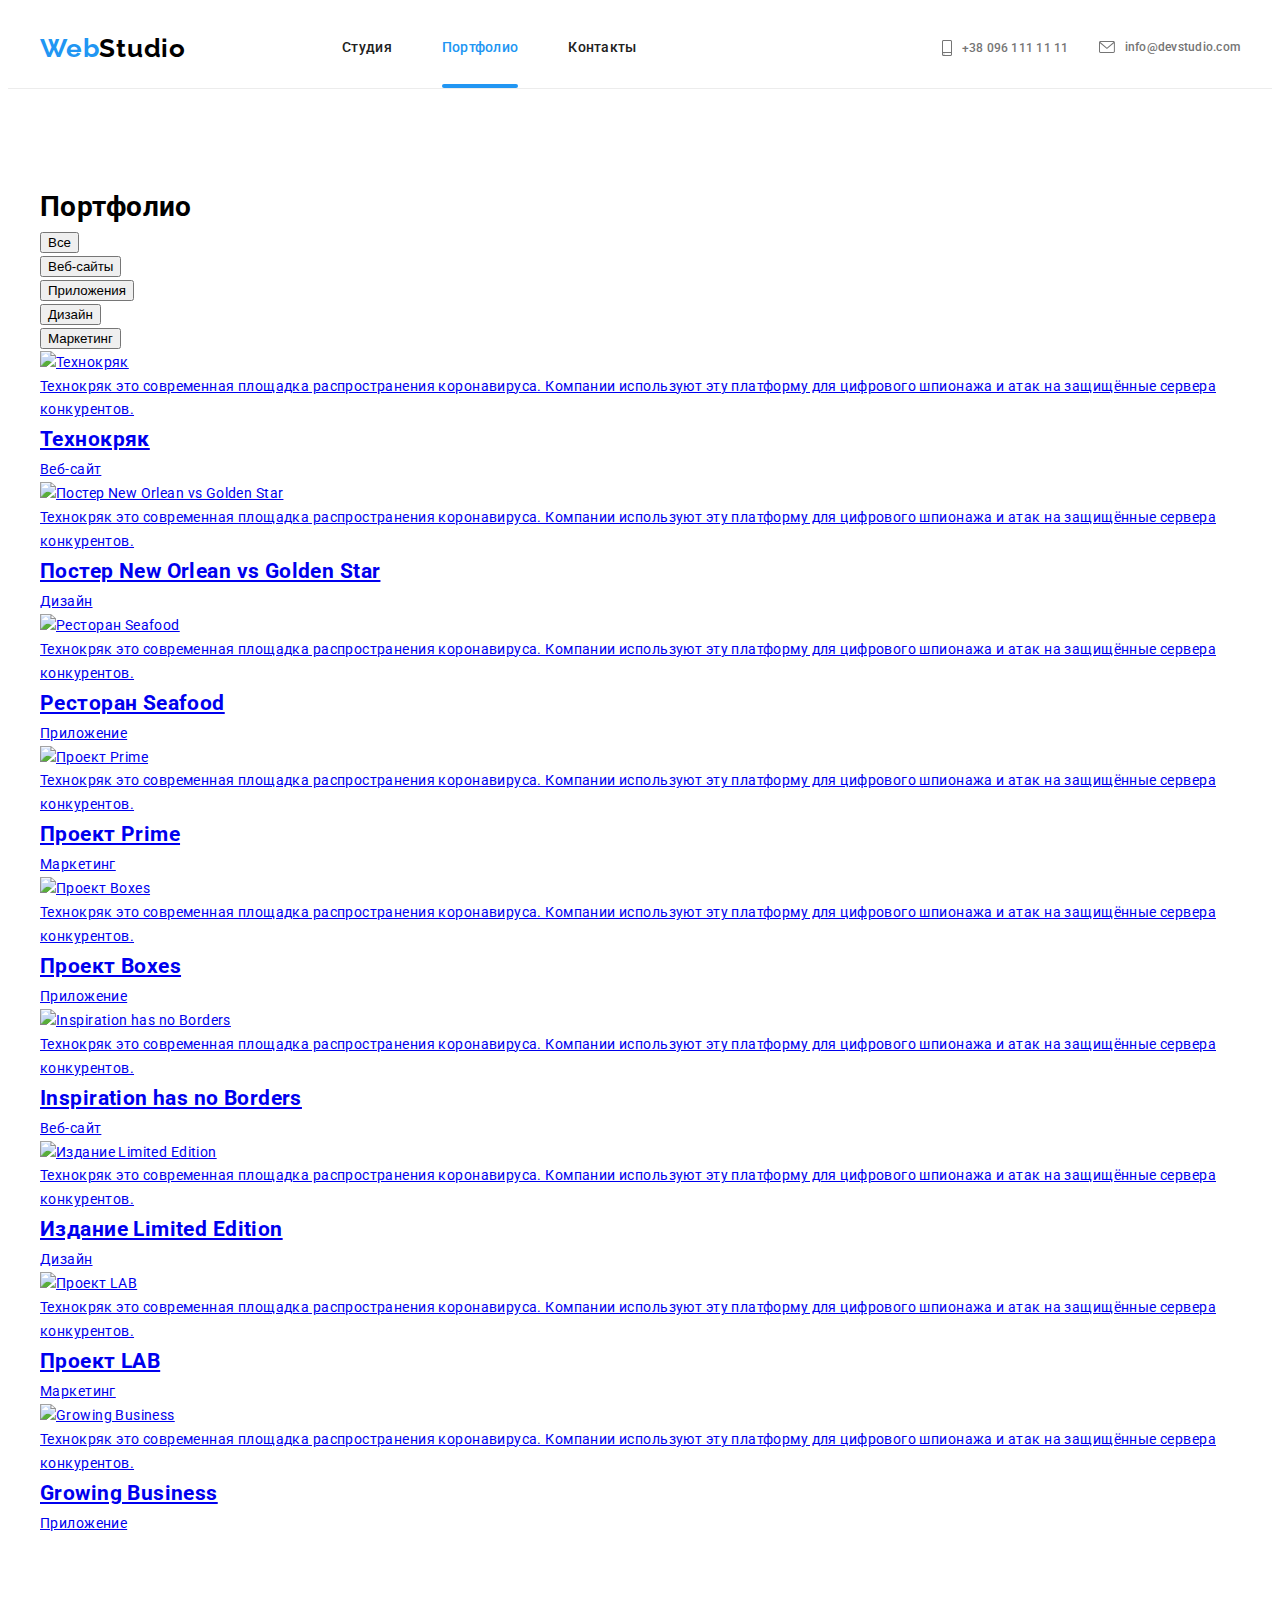
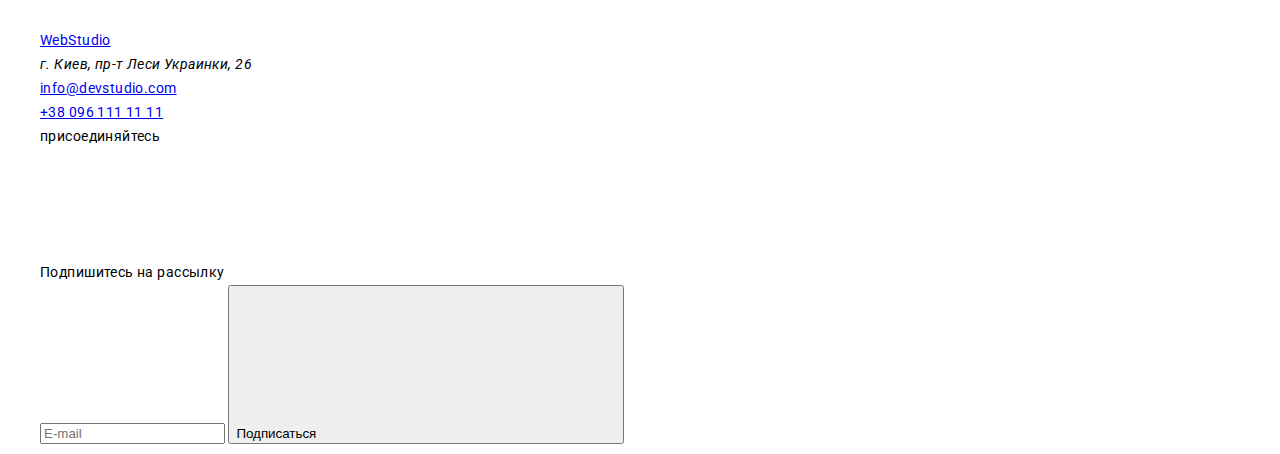
==== portfolio.html @ 6be253bf "331" ====
<!DOCTYPE html>
<html lang="ru">
<head>
    <meta charset="UTF-8">
    <meta name="viewport" content="width=device-width, initial-scale=1.0">
    <title>WebStudio</title>
    <link rel="preconnect" href="https://fonts.gstatic.com">
    <link
        href="https://fonts.googleapis.com/css2?family=Raleway:wght@700&family=Roboto:wght@400;500;700;900&display=swap"
        rel="stylesheet">
    <link rel="stylesheet" href="https://cdnjs.cloudflare.com/ajax/libs/modern-normalize/1.0.0/modern-normalize.min.css"
        integrity="sha512-ISS7cAi1PEhQ8jnbJpJZMd29NlhNj4AWYyLOSp2CE/CsHxTCu+r+t0D2yoJudVrd0/8fTVPUVDzY5Tvli75u/g=="
        crossorigin="anonymous" />
    <link rel="stylesheet" href="./css/main.min.css">
</head>
<body>
    <!-- Шапка сайта -->
    <header class="header">
        <!-- conteiner -->
        <div class="container header-box">
            <a href="./index.html" class="header-logo"><span class="part-logo">Web</span>Studio</a>
            <div class="header-menu" id="header-menu" data-menu>
                <div class="new-header">
                    <nav class="header-nav">
                        <ul class="site-nav list">
                            <li class="item">
                                <a class="link" href="./index.html">Студия</a>
                            </li>
                            <li class="item">
                                <a class="link current" href="./portfolio.html">Портфолио</a>
                            </li>
                            <li class="item">
                                <a class="link" href="./index.html">Контакты</a>
                            </li>
                        </ul>
                    </nav>
                </div>
                <!-- Контакты -->
                <div class="contacts-div">
                    <ul class="contacts list">
                        <li class="contacts-item">
                            <a href="tel:+380961111111" class="contacts-link contacts-tel">
                                <svg class="contacts-svg" width="10px" height="16px">
                                    <use href="./img/svg/symbol-defs.svg#icon-smartphone"></use>
                                </svg>+38 096 111 11 11</a>
                        </li>
                        <li class="contacts-item">
                            <a href="mailto:info@devstudio.com" class="contacts-link contacts-mail">
                                <svg class="contacts-svg" width="16px" height="12px">
                                    <use href="./img/svg/symbol-defs.svg#icon-mail"></use>
                                </svg>info@devstudio.com</a>
                        </li>
                    </ul>
                    <ul class="network list">
                        <li class="network-list">
                            <a href="./" class="network-link">Instagram</a>
                        </li>
                        <li class="network-list">
                            <a href="./" class="network-link">Twitter</a>
                        </li>
                        <li class="network-list">
                            <a href="./" class="network-link">Facebook</a>
                        </li>
                        <li class="network-list">
                            <a href="./" class="network-link">LinkedIn</a>
                        </li>
                    </ul>
                </div>
            </div>
            <button type="button" class="header-button is-open" aria-expanded="false" aria-controls="header-menu"
                data-menu-button>
                <svg width="40" height="40" aria-label="переключатель мобильного меню">
                    <use class="header-icon-close" href="./img/svg/symbol-defs.svg#icon-close_40px"></use>
                    <use class="header-icon-menu" href="./img/svg/symbol-defs.svg#icon-menu_40px"></use>
                </svg>
            </button>
        </div>
    </header>
    <main>
    <section class="section">
        <div class="container">
        <h1 class="portfolio-title">Портфолио</h1>
        <ul class="portfolio list">
            <li class="portfolio-control"><button type="button" class="portfolio-button">Все</button></li>
            <li class="portfolio-control"><button type="button" class="portfolio-button">Веб-сайты</button></li>
            <li class="portfolio-control"><button type="button" class="portfolio-button">Приложения</button></li>
            <li class="portfolio-control"><button type="button" class="portfolio-button">Дизайн</button></li>
            <li class="portfolio-control"><button type="button" class="portfolio-button">Маркетинг</button></li>
        </ul>
        <!-- карточки -->
        <ul class="project list">
            <li class="project-item">
                <a href="./index.html" class="project-link">
                    <div class="project-block">
                    <img src="./img/Technokryak.jpg" alt="Технокряк" width="370">
                    <p class="project-sub">Технокряк это современная площадка распространения коронавируса. Компании используют эту платформу для цифрового
                    шпионажа и атак на защищённые сервера конкурентов.</p>
                    </div>
                        <div class="project-card">
                            <h2 class="project-title">Технокряк</h2>
                            <p class="project-text">Веб-сайт</p>
                        </div>
                </a>
            </li>
            <li class="project-item">
                <a href="./index.html" class="project-link">
                    <div class="project-block">
                    <img src="./img/New-Orlean-vs-Golden-Star.jpg" alt="Постер New Orlean vs Golden Star" width="370">
                    <p class="project-sub">Технокряк это современная площадка распространения коронавируса. Компании используют эту
                        платформу для цифрового
                        шпионажа и атак на защищённые сервера конкурентов.</p>
                    </div>
                        <div class="project-card">
                            <h2 class="project-title">Постер New Orlean vs Golden Star</h2>
                            <p class="project-text">Дизайн</p>
                        </div>
                </a>
            </li>
            <li class="project-item">
                <a href="./index.html" class="project-link">
                    <div class="project-block">
                    <img src="./img/Seafood.jpg" alt="Ресторан Seafood" width="370">
                    <p class="project-sub">Технокряк это современная площадка распространения коронавируса. Компании используют эту
                        платформу для цифрового
                        шпионажа и атак на защищённые сервера конкурентов.</p>
                    </div>
                        <div class="project-card">
                            <h2 class="project-title">Ресторан Seafood</h2>
                            <p class="project-text">Приложение</p>
                        </div>
                </a>
            </li>
            <li class="project-item">
                <a href="./index.html" class="project-link">
                    <div class="project-block">
                    <img src="./img/Prime.jpg" alt="Проект Prime" width="370">
                    <p class="project-sub">Технокряк это современная площадка распространения коронавируса. Компании используют эту
                        платформу для цифрового
                        шпионажа и атак на защищённые сервера конкурентов.</p>
                    </div>
                        <div class="project-card">
                            <h2 class="project-title">Проект Prime</h2>
                            <p class="project-text">Маркетинг</p>
                        </div>
                </a>
            </li>
            <li class="project-item">
                <a href="./index.html" class="project-link">
                    <div class="project-block">
                    <img src="./img/Boxes.jpg" alt="Проект Boxes" width="370">
                    <p class="project-sub">Технокряк это современная площадка распространения коронавируса. Компании используют эту
                        платформу для цифрового
                        шпионажа и атак на защищённые сервера конкурентов.</p>
                    </div>
                        <div class="project-card">
                            <h2 class="project-title">Проект Boxes</h2>
                            <p class="project-text">Приложение</p>
                        </div>
                </a>
            </li>
            <li class="project-item">
                <a href="./index.html" class="project-link">
                    <div class="project-block">
                    <img src="./img/Inspiration-has-no-Borders.jpg" alt="Inspiration has no Borders" width="370">
                    <p class="project-sub">Технокряк это современная площадка распространения коронавируса. Компании используют эту
                        платформу для цифрового
                        шпионажа и атак на защищённые сервера конкурентов.</p>
                    </div>
                        <div class="project-card">
                            <h2 class="project-title">Inspiration has no Borders</h2>
                            <p class="project-text">Веб-сайт</p>
                        </div>
                </a>
            </li>
            <li class="project-item">
                <a href="./index.html" class="project-link">
                    <div class="project-block">
                    <img src="./img/Limited-Edition.jpg" alt="Издание Limited Edition" width="370">
                    <p class="project-sub">Технокряк это современная площадка распространения коронавируса. Компании используют эту
                        платформу для цифрового
                        шпионажа и атак на защищённые сервера конкурентов.</p>
                    </div>
                        <div class="project-card">
                            <h2 class="project-title">Издание Limited Edition</h2>
                            <p class="project-text">Дизайн</p>
                        </div>
                </a>
            </li>
            <li class="project-item">
                <a href="./index.html" class="project-link">
                    <div class="project-block">
                    <img src="./img/LAB.jpg" alt="Проект LAB" width="370">
                    <p class="project-sub">Технокряк это современная площадка распространения коронавируса. Компании используют эту
                        платформу для цифрового
                        шпионажа и атак на защищённые сервера конкурентов.</p>
                    </div>
                        <div class="project-card">
                            <h2 class="project-title">Проект LAB</h2>
                            <p class="project-text">Маркетинг</p>
                        </div>
                </a>
            </li>
            <li class="project-item">
                <a href="./index.html" class="project-link">
                    <div class="project-block">
                    <img src="./img/Growing-Business.jpg" alt="Growing Business" width="370">
                    <p class="project-sub">Технокряк это современная площадка распространения коронавируса. Компании используют эту
                        платформу для цифрового
                        шпионажа и атак на защищённые сервера конкурентов.</p>
                    </div>
                        <div class="project-card">
                            <h2 class="project-title">Growing Business</h2>
                            <p class="project-text">Приложение</p>
                        </div>
                </a>
            </li>
        </ul>
        </div>
    </section>        
    </main>
    <!-- Футер -->
    <footer class="footer">
        <div class="container footer-div">
            <div class="footer-block">
                <a href="./index.html" class="footer-logo"><span class="part-logo">Web</span>Studio</a>
                <address class="footer-address">г. Киев, пр-т Леси Украинки, 26</address>
                <ul class="footer-contacts list">
                    <li class="footer-info">
                        <a href="mailto:info@devstudio.com" class="mail">info@devstudio.com</a>
                    </li>
                    <li class="footer-info">
                        <a href="tel:+380961111111" class="tel">+38 096 111 11 11</a>
                    </li>
                </ul>
            </div>
            <div class="join">
                <p class="join-title">присоединяйтесь</p>
                <ul class="join-ul list">
                    <li class="join-list">
                        <a href="./index.html" class="join-link"><svg class="join-svg" width="20px" height="20px">
                                <use href="./img/symbol-defs.svg#icon-instagram"></use>
                            </svg></a>
                    </li>
                    <li class="join-list">
                        <a href="./index.html" class="join-link"><svg class="join-svg" width="20px" height="20px">
                                <use href="./img/symbol-defs.svg#icon-twitter"></use>
                            </svg></a>
                    </li>
                    <li class="join-list">
                        <a href="./index.html" class="join-link"><svg class="join-svg" width="20px" height="20px">
                                <use href="./img/symbol-defs.svg#icon-facebook"></use>
                            </svg></a>
                    </li>
                    <li class="join-list">
                        <a href="./index.html" class="join-link"><svg class="join-svg" width="20px" height="20px">
                                <use href="./img/symbol-defs.svg#icon-linkedin"></use>
                            </svg></a>
                    </li>
                </ul>
            </div>
            <form class="footer-form">
                <p class="join-title">Подпишитесь на рассылку</p>
                <div class="footer-form-block">
                    <input type="email" name="mail" placeholder="E-mail">
                    <button type="submit" class="footer-form-button">Подписаться<svg class="footer-form-svg">
                            <use href="./img/symbol-defs.svg#icon-icon-send"></use>
                        </svg></button>
                </div>
            </form>
        </div>
    </footer>
    <script src="./js/menu.js"></script>
</body>
</html>
---- css/main.min.css ----
body{background-color:#fff;font-family:Roboto,sans-serif;font-size:14px;font-weight:400;line-height:1.71;letter-spacing:0.03em}h1,h2,h3,h4,h5,h6,p{margin:0;padding:0}img{display:block;max-width:100%;height:auto}textarea{resize:none}.container{padding-left:15px;padding-right:15px;margin-left:auto;margin-right:auto}@media screen and (min-width: 480px){.container{width:480px}}@media screen and (min-width: 768px){.container{width:768px}}@media screen and (min-width: 1200px){.container{width:1200px}}.list{list-style:none;margin:0;padding:0}.section{padding-bottom:60px}.section{padding-top:94px;padding-bottom:94px}.section-title{color:#212121;font-weight:700;font-size:36px;line-height:1.17;text-align:center;margin-top:0;padding-bottom:50px}.header{border-bottom:1px solid #ececec;position:relative}.header-box{display:-webkit-box;display:-ms-flexbox;display:flex;-webkit-box-align:center;-ms-flex-align:center;align-items:center;-webkit-box-pack:justify;-ms-flex-pack:justify;justify-content:space-between;min-height:60px}.header-logo{display:block;color:#000000;font-family:Raleway,sans-serif;font-weight:700;font-size:24px;line-height:1.17;text-decoration:none}.header-logo .part-logo{color:#2196f3}@media (max-width: 767px){.header-logo{padding-top:16px;padding-bottom:16px}}@media (min-width: 768px){.header-logo{padding-top:26px;padding-bottom:26px;letter-spacing:0.03em}}@media (min-width: 1200px){.header-logo{padding-top:24px;padding-bottom:24px;font-size:26px;line-height:1.19}}@media screen and (max-width: 767px){.header-menu{display:none;position:absolute;top:0;left:0;width:100%;min-height:100vh;height:100%;padding-top:48px;padding-right:40px;padding-bottom:40px;padding-left:48px;background-color:white}}@media (min-width: 768px){.header-menu{display:-webkit-box;display:-ms-flexbox;display:flex}}.header-menu.is-open{display:-webkit-box;display:-ms-flexbox;display:flex;-webkit-box-orient:vertical;-webkit-box-direction:normal;-ms-flex-direction:column;flex-direction:column;-webkit-box-pack:justify;-ms-flex-pack:justify;justify-content:space-between}.header-button{display:-webkit-inline-box;display:-ms-inline-flexbox;display:inline-flex;margin:0;padding:0;width:40px;height:40px;cursor:pointer;border:none;background-color:transparent;z-index:1}.header-button .header-icon-close{display:none}.header-button.is-open .header-icon-close{display:block}.header-button.is-open .header-icon-menu{display:none}.header-button:focus,.header-button:hover{fill:#2196f3}@media (min-width: 768px){.header-button{display:none}}@media (min-width: 1200px){.header-nav{display:-webkit-box;display:-ms-flexbox;display:flex}}.header .site-nav{display:-webkit-box;display:-ms-flexbox;display:flex;-webkit-box-orient:vertical;-webkit-box-direction:normal;-ms-flex-direction:column;flex-direction:column}@media (max-width: 767px){.header .site-nav{margin-bottom:48px}}@media (min-width: 768px){.header .site-nav{display:-webkit-box;display:-ms-flexbox;display:flex;-webkit-box-orient:horizontal;-webkit-box-direction:normal;-ms-flex-direction:row;flex-direction:row;-webkit-box-pack:center;-ms-flex-pack:center;justify-content:center;margin-right:84px}}@media (min-width: 1200px){.header .site-nav{margin-right:305px}}.header .link{font-weight:500;font-size:40px;line-height:1.17;letter-spacing:0.02em;text-decoration:none;color:#212121;-webkit-transition:color 250ms cubic-bezier(0.4, 0, 0.2, 1);transition:color 250ms cubic-bezier(0.4, 0, 0.2, 1)}@media (min-width: 768px){.header .link{font-size:14px;line-height:1.14;padding-top:32px;padding-bottom:32px;position:relative;display:block;color:#212121;-webkit-transition:color 250ms cubic-bezier(0.4, 0, 0.2, 1);transition:color 250ms cubic-bezier(0.4, 0, 0.2, 1)}}@media (max-width: 767px){.header .item:not(:last-child){margin-bottom:32px}}.header .link:focus,.header .link:hover{color:#2196f3}.header .link.current{color:#2196f3}.item{position:relative}@media (max-width: 767px){.item:not(:last-child){margin-bottom:16px}}@media (min-width: 768px){.item:not(:last-child){margin-right:50px}}@media (min-width: 768px){.current:after{position:absolute;content:"";left:0;bottom:0;width:100%;height:4px;border-radius:2px;background-color:#2196f3}}.contacts-link{font-weight:500;letter-spacing:0.02em;text-decoration:none;display:inline-block;margin-bottom:64px}@media (min-width: 768px){.contacts-link{margin-bottom:0}}@media (min-width: 1200px){.contacts-link{display:-webkit-box;display:-ms-flexbox;display:flex;-webkit-box-align:center;-ms-flex-align:center;align-items:center;padding-top:32px;padding-bottom:32px;color:#757575;-webkit-transition:color 250ms cubic-bezier(0.4, 0, 0.2, 1);transition:color 250ms cubic-bezier(0.4, 0, 0.2, 1)}.contacts-link-link:hover,.contacts-link-link:focus{color:#2196f3}}@media (min-width: 1200px){.contacts .contacts-link:hover,.contacts .contacts-link:focus{color:#2196f3}}.contacts-tel{font-size:34px;line-height:1.18;color:#2196f3;margin-bottom:32px}@media (min-width: 768px){.contacts-tel{display:-webkit-box;display:-ms-flexbox;display:flex;font-size:12px;line-height:1.17;color:#757575;margin-bottom:10px}}@media (min-width: 1200px){.contacts-tel{margin-bottom:0}}.contacts-mail{font-size:24px;line-height:1.18;color:#757575}@media (min-width: 768px){.contacts-mail{display:-webkit-box;display:-ms-flexbox;display:flex;font-size:12px;line-height:1.17;color:#757575}}@media (min-width: 1200px){.contacts-mail{margin-left:30px}}@media (min-width: 768px){.contacts{display:-webkit-box;display:-ms-flexbox;display:flex}}@media screen and (min-width: 768px) and (max-width: 1199px){.contacts{-webkit-box-orient:vertical;-webkit-box-direction:normal;-ms-flex-direction:column;flex-direction:column;-webkit-box-pack:center;-ms-flex-pack:center;justify-content:center}}@media (min-width: 1200px){.contacts{margin-left:auto}}@media (min-width: 768px){.contacts-div{display:-webkit-box;display:-ms-flexbox;display:flex;-webkit-box-align:center;-ms-flex-align:center;align-items:center;-webkit-box-pack:center;-ms-flex-pack:center;justify-content:center}}@media screen and (max-width: 767px){.contacts-svg{display:none}}@media (min-width: 768px){.contacts-svg{margin-right:8px;fill:currentColor}}@media (min-width: 1200px){.contacts-svg{margin-right:10px}}.network{display:-webkit-box;display:-ms-flexbox;display:flex}.network-link{font-weight:500;font-size:18px;line-height:1.22;text-decoration:none;color:#2196f3}.network-list:not(:last-child){padding-right:10px;border-right:1px solid rgba(33,33,33,0.2)}.network-list:not(:first-child){padding-left:10px}@media (min-width: 768px){.network{display:none}}.hero{text-align:center;height:400px;background-color:#c4c4c4;padding-top:118px;background-size:cover}.hero-title,.hero-button{color:#fff}.hero-title{font-weight:900;font-size:26px;line-height:1.615;letter-spacing:0.06em;text-transform:uppercase;max-width:360px;margin-right:auto;margin-left:auto;margin-bottom:30px}.hero-button{font-weight:700;font-size:16px;line-height:1.88;letter-spacing:0.06em;display:inline-block;width:200px;background-color:#2196f3;-webkit-box-shadow:0px 4px 4px rgba(0,0,0,0.15);box-shadow:0px 4px 4px rgba(0,0,0,0.15);border-radius:4px;padding:10px 0;border:none}@media screen and (min-width: 320px) and (max-width: 767px){.hero{background-image:-webkit-gradient(linear, left top, left bottom, from(rgba(47,48,58,0.4)), to(rgba(47,48,58,0.4))),url(../../img/hero/mobile/hero.jpg);background-image:linear-gradient(rgba(47,48,58,0.4), rgba(47,48,58,0.4)),url(../../img/hero/mobile/hero.jpg)}}@media screen and (min-device-pixel-ratio: 2) and (min-width: 320px) and (max-width: 767px), screen and (-webkit-min-device-pixel-ratio: 2) and (min-width: 320px) and (max-width: 767px), screen and (min-resolution: 192dpi) and (min-width: 320px) and (max-width: 767px), screen and (min-resolution: 2dppx) and (min-width: 320px) and (max-width: 767px){.hero{background-image:-webkit-gradient(linear, left top, left bottom, from(rgba(47,48,58,0.4)), to(rgba(47,48,58,0.4))),url(../../img/hero/mobile/hero@2x.jpg);background-image:linear-gradient(rgba(47,48,58,0.4), rgba(47,48,58,0.4)),url(../../img/hero/mobile/hero@2x.jpg)}}@media screen and (min-width: 768px){.hero{background-image:-webkit-gradient(linear, left top, left bottom, from(rgba(47,48,58,0.4)), to(rgba(47,48,58,0.4))),url(../../img/hero/tablet/hero.jpg);background-image:linear-gradient(rgba(47,48,58,0.4), rgba(47,48,58,0.4)),url(../../img/hero/tablet/hero.jpg)}}@media screen and (min-device-pixel-ratio: 2) and (min-width: 768px), screen and (-webkit-min-device-pixel-ratio: 2) and (min-width: 768px), screen and (min-resolution: 192dpi) and (min-width: 768px), screen and (min-resolution: 2dppx) and (min-width: 768px){.hero{background-image:-webkit-gradient(linear, left top, left bottom, from(rgba(47,48,58,0.4)), to(rgba(47,48,58,0.4))),url(../../img/hero/tablet/hero@2x.jpg);background-image:linear-gradient(rgba(47,48,58,0.4), rgba(47,48,58,0.4)),url(../../img/hero/tablet/hero@2x.jpg)}}@media screen and (min-width: 1200px){.hero{background-image:-webkit-gradient(linear, left top, left bottom, from(rgba(47,48,58,0.4)), to(rgba(47,48,58,0.4))),url(../../img/hero/desktop/hero.jpg);background-image:linear-gradient(rgba(47,48,58,0.4), rgba(47,48,58,0.4)),url(../../img/hero/desktop/hero.jpg)}}@media screen and (min-device-pixel-ratio: 2) and (min-width: 1200px), screen and (-webkit-min-device-pixel-ratio: 2) and (min-width: 1200px), screen and (min-resolution: 192dpi) and (min-width: 1200px), screen and (min-resolution: 2dppx) and (min-width: 1200px){.hero{background-image:-webkit-gradient(linear, left top, left bottom, from(rgba(47,48,58,0.4)), to(rgba(47,48,58,0.4))),url(../../img/hero/desktop/hero@2x.jpg);background-image:linear-gradient(rgba(47,48,58,0.4), rgba(47,48,58,0.4)),url(../../img/hero/desktop/hero@2x.jpg)}}@media screen and (min-width: 1200px){.hero{height:600px;padding-top:200px}.main-title{font-size:44px;line-height:1.36;min-width:900px}}.advantages-top{padding-top:60px;padding-bottom:30px}.advantages-caption{margin-top:0;margin-bottom:0;display:none}.advantages{-webkit-box-pack:center;-ms-flex-pack:center;justify-content:center}.advantages-lists{margin:0 auto;margin-bottom:30px}.advantages-pic{height:120px;border-radius:4px;background-color:#f5f4fa;margin-bottom:30px;display:-webkit-box;display:-ms-flexbox;display:flex;-webkit-box-pack:center;-ms-flex-pack:center;justify-content:center;-webkit-box-align:center;-ms-flex-align:center;align-items:center}.advantages-subtitle{font-weight:700;letter-spacing:0.03em;font-size:inherit;text-transform:uppercase;line-height:1.142;margin-bottom:10px;text-align:center}.advantages-text{line-height:1.714;letter-spacing:0.03em;color:#757575}@media screen and (min-width: 768px) and (max-width: 1200px){.values-list{display:-webkit-box;display:-ms-flexbox;display:flex;-ms-flex-wrap:wrap;flex-wrap:wrap}.value-card{max-width:354px;margin-left:15px;margin-right:15px}.values .container{padding:0}}@media screen and (min-width: 1200px){.advantages-top{padding-top:94px}.container{padding:0}.advantages{display:-webkit-box;display:-ms-flexbox;display:flex;-ms-flex-wrap:nowrap;flex-wrap:nowrap;-webkit-box-pack:justify;-ms-flex-pack:justify;justify-content:space-between;margin:0 auto;-webkit-box-align:center;-ms-flex-align:center;align-items:center}.advantages-lists{width:270px}.advantages-subtitle{text-align:left}}
/*# sourceMappingURL=main.min.css.map */
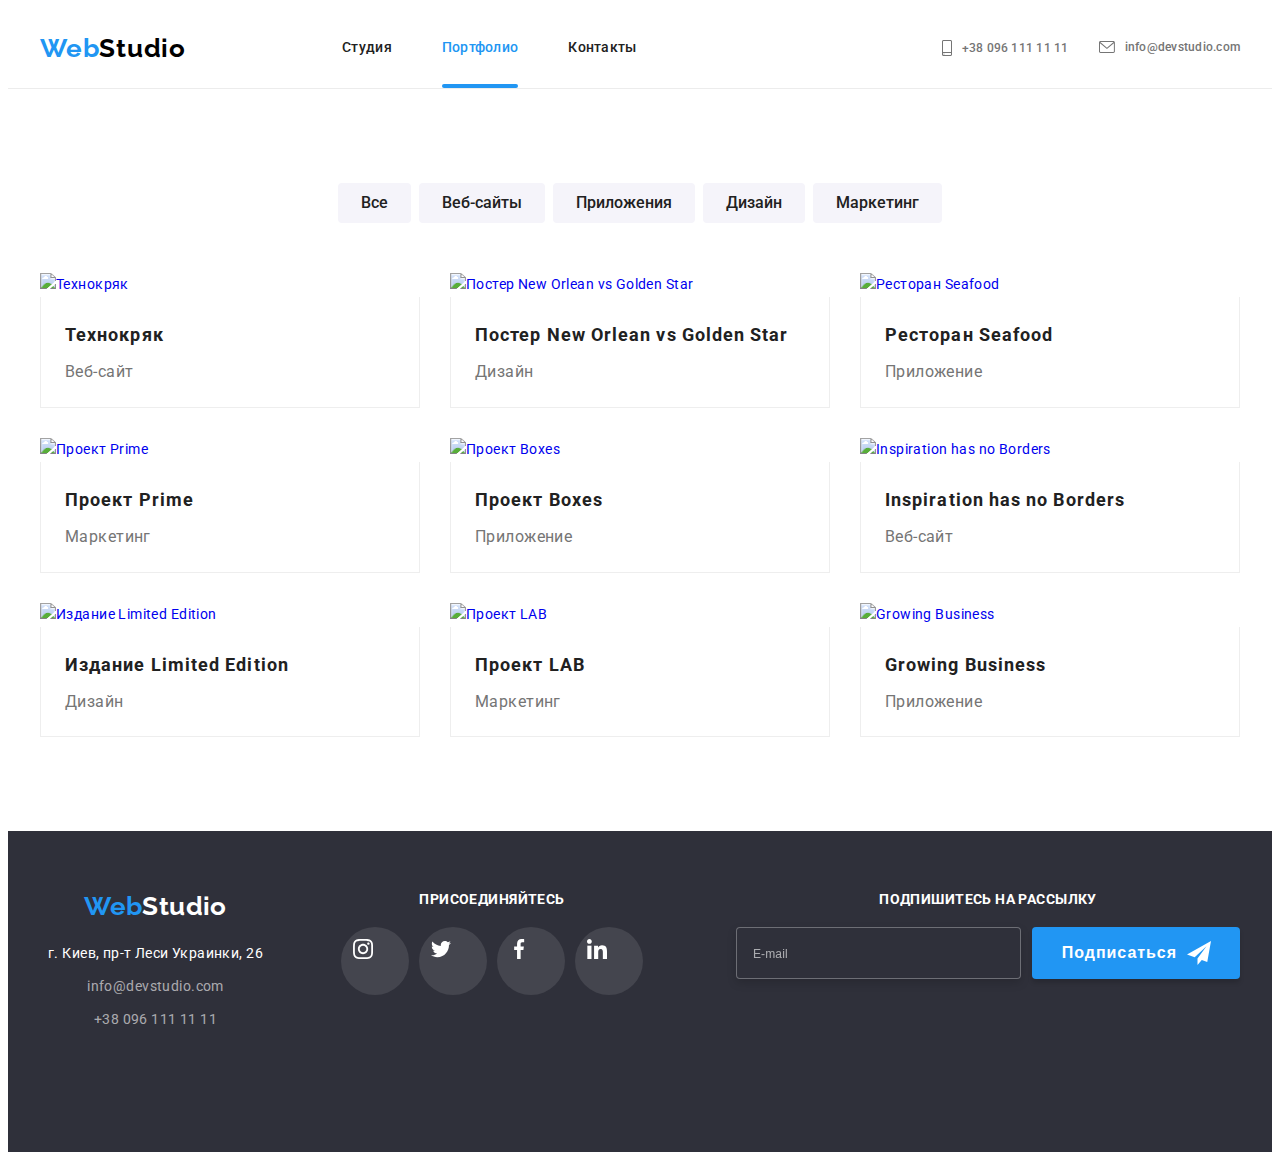
==== commit ddbaec55: "работа над портфолио" ====
--- a/portfolio.html
+++ b/portfolio.html
@@ -221,49 +221,51 @@
     <!-- Футер -->
     <footer class="footer">
         <div class="container footer-div">
-            <div class="footer-block">
-                <a href="./index.html" class="footer-logo"><span class="part-logo">Web</span>Studio</a>
-                <address class="footer-address">г. Киев, пр-т Леси Украинки, 26</address>
-                <ul class="footer-contacts list">
-                    <li class="footer-info">
-                        <a href="mailto:info@devstudio.com" class="mail">info@devstudio.com</a>
-                    </li>
-                    <li class="footer-info">
-                        <a href="tel:+380961111111" class="tel">+38 096 111 11 11</a>
-                    </li>
-                </ul>
-            </div>
-            <div class="join">
-                <p class="join-title">присоединяйтесь</p>
-                <ul class="join-ul list">
-                    <li class="join-list">
-                        <a href="./index.html" class="join-link"><svg class="join-svg" width="20px" height="20px">
-                                <use href="./img/symbol-defs.svg#icon-instagram"></use>
-                            </svg></a>
-                    </li>
-                    <li class="join-list">
-                        <a href="./index.html" class="join-link"><svg class="join-svg" width="20px" height="20px">
-                                <use href="./img/symbol-defs.svg#icon-twitter"></use>
-                            </svg></a>
-                    </li>
-                    <li class="join-list">
-                        <a href="./index.html" class="join-link"><svg class="join-svg" width="20px" height="20px">
-                                <use href="./img/symbol-defs.svg#icon-facebook"></use>
-                            </svg></a>
-                    </li>
-                    <li class="join-list">
-                        <a href="./index.html" class="join-link"><svg class="join-svg" width="20px" height="20px">
-                                <use href="./img/symbol-defs.svg#icon-linkedin"></use>
-                            </svg></a>
-                    </li>
-                </ul>
+            <div class="footer-group">
+                <div class="footer-block">
+                    <a href="./index.html" class="footer-logo"><span class="part-logo">Web</span>Studio</a>
+                    <address class="footer-address">г. Киев, пр-т Леси Украинки, 26</address>
+                    <ul class="footer-contacts list">
+                        <li class="footer-info">
+                            <a href="mailto:info@devstudio.com" class="mail">info@devstudio.com</a>
+                        </li>
+                        <li class="footer-info">
+                            <a href="tel:+380961111111" class="tel">+38 096 111 11 11</a>
+                        </li>
+                    </ul>
+                </div>
+                <div class="join">
+                    <p class="join-title">присоединяйтесь</p>
+                    <ul class="join-ul list">
+                        <li class="join-list">
+                            <a href="./index.html" class="join-link"><svg class="join-svg" width="20px" height="20px">
+                                    <use href="./img/svg/symbol-defs.svg#icon-instagram"></use>
+                                </svg></a>
+                        </li>
+                        <li class="join-list">
+                            <a href="./index.html" class="join-link"><svg class="join-svg" width="20px" height="20px">
+                                    <use href="./img/svg/symbol-defs.svg#icon-twitter"></use>
+                                </svg></a>
+                        </li>
+                        <li class="join-list">
+                            <a href="./index.html" class="join-link"><svg class="join-svg" width="20px" height="20px">
+                                    <use href="./img/svg/symbol-defs.svg#icon-facebook"></use>
+                                </svg></a>
+                        </li>
+                        <li class="join-list">
+                            <a href="./index.html" class="join-link"><svg class="join-svg" width="20px" height="20px">
+                                    <use href="./img/svg/symbol-defs.svg#icon-linkedin"></use>
+                                </svg></a>
+                        </li>
+                    </ul>
+                </div>
             </div>
             <form class="footer-form">
                 <p class="join-title">Подпишитесь на рассылку</p>
                 <div class="footer-form-block">
                     <input type="email" name="mail" placeholder="E-mail">
                     <button type="submit" class="footer-form-button">Подписаться<svg class="footer-form-svg">
-                            <use href="./img/symbol-defs.svg#icon-icon-send"></use>
+                            <use href="./img/svg/symbol-defs.svg#icon-icon-send"></use>
                         </svg></button>
                 </div>
             </form>
--- a/css/main.min.css
+++ b/css/main.min.css
@@ -1,2 +1,2 @@
-body{background-color:#fff;font-family:Roboto,sans-serif;font-size:14px;font-weight:400;line-height:1.71;letter-spacing:0.03em}h1,h2,h3,h4,h5,h6,p{margin:0;padding:0}img{display:block;max-width:100%;height:auto}textarea{resize:none}.container{padding-left:15px;padding-right:15px;margin-left:auto;margin-right:auto}@media screen and (min-width: 480px){.container{width:480px}}@media screen and (min-width: 768px){.container{width:768px}}@media screen and (min-width: 1200px){.container{width:1200px}}.list{list-style:none;margin:0;padding:0}.section{padding-bottom:60px}.section{padding-top:94px;padding-bottom:94px}.section-title{color:#212121;font-weight:700;font-size:36px;line-height:1.17;text-align:center;margin-top:0;padding-bottom:50px}.header{border-bottom:1px solid #ececec;position:relative}.header-box{display:-webkit-box;display:-ms-flexbox;display:flex;-webkit-box-align:center;-ms-flex-align:center;align-items:center;-webkit-box-pack:justify;-ms-flex-pack:justify;justify-content:space-between;min-height:60px}.header-logo{display:block;color:#000000;font-family:Raleway,sans-serif;font-weight:700;font-size:24px;line-height:1.17;text-decoration:none}.header-logo .part-logo{color:#2196f3}@media (max-width: 767px){.header-logo{padding-top:16px;padding-bottom:16px}}@media (min-width: 768px){.header-logo{padding-top:26px;padding-bottom:26px;letter-spacing:0.03em}}@media (min-width: 1200px){.header-logo{padding-top:24px;padding-bottom:24px;font-size:26px;line-height:1.19}}@media screen and (max-width: 767px){.header-menu{display:none;position:absolute;top:0;left:0;width:100%;min-height:100vh;height:100%;padding-top:48px;padding-right:40px;padding-bottom:40px;padding-left:48px;background-color:white}}@media (min-width: 768px){.header-menu{display:-webkit-box;display:-ms-flexbox;display:flex}}.header-menu.is-open{display:-webkit-box;display:-ms-flexbox;display:flex;-webkit-box-orient:vertical;-webkit-box-direction:normal;-ms-flex-direction:column;flex-direction:column;-webkit-box-pack:justify;-ms-flex-pack:justify;justify-content:space-between}.header-button{display:-webkit-inline-box;display:-ms-inline-flexbox;display:inline-flex;margin:0;padding:0;width:40px;height:40px;cursor:pointer;border:none;background-color:transparent;z-index:1}.header-button .header-icon-close{display:none}.header-button.is-open .header-icon-close{display:block}.header-button.is-open .header-icon-menu{display:none}.header-button:focus,.header-button:hover{fill:#2196f3}@media (min-width: 768px){.header-button{display:none}}@media (min-width: 1200px){.header-nav{display:-webkit-box;display:-ms-flexbox;display:flex}}.header .site-nav{display:-webkit-box;display:-ms-flexbox;display:flex;-webkit-box-orient:vertical;-webkit-box-direction:normal;-ms-flex-direction:column;flex-direction:column}@media (max-width: 767px){.header .site-nav{margin-bottom:48px}}@media (min-width: 768px){.header .site-nav{display:-webkit-box;display:-ms-flexbox;display:flex;-webkit-box-orient:horizontal;-webkit-box-direction:normal;-ms-flex-direction:row;flex-direction:row;-webkit-box-pack:center;-ms-flex-pack:center;justify-content:center;margin-right:84px}}@media (min-width: 1200px){.header .site-nav{margin-right:305px}}.header .link{font-weight:500;font-size:40px;line-height:1.17;letter-spacing:0.02em;text-decoration:none;color:#212121;-webkit-transition:color 250ms cubic-bezier(0.4, 0, 0.2, 1);transition:color 250ms cubic-bezier(0.4, 0, 0.2, 1)}@media (min-width: 768px){.header .link{font-size:14px;line-height:1.14;padding-top:32px;padding-bottom:32px;position:relative;display:block;color:#212121;-webkit-transition:color 250ms cubic-bezier(0.4, 0, 0.2, 1);transition:color 250ms cubic-bezier(0.4, 0, 0.2, 1)}}@media (max-width: 767px){.header .item:not(:last-child){margin-bottom:32px}}.header .link:focus,.header .link:hover{color:#2196f3}.header .link.current{color:#2196f3}.item{position:relative}@media (max-width: 767px){.item:not(:last-child){margin-bottom:16px}}@media (min-width: 768px){.item:not(:last-child){margin-right:50px}}@media (min-width: 768px){.current:after{position:absolute;content:"";left:0;bottom:0;width:100%;height:4px;border-radius:2px;background-color:#2196f3}}.contacts-link{font-weight:500;letter-spacing:0.02em;text-decoration:none;display:inline-block;margin-bottom:64px}@media (min-width: 768px){.contacts-link{margin-bottom:0}}@media (min-width: 1200px){.contacts-link{display:-webkit-box;display:-ms-flexbox;display:flex;-webkit-box-align:center;-ms-flex-align:center;align-items:center;padding-top:32px;padding-bottom:32px;color:#757575;-webkit-transition:color 250ms cubic-bezier(0.4, 0, 0.2, 1);transition:color 250ms cubic-bezier(0.4, 0, 0.2, 1)}.contacts-link-link:hover,.contacts-link-link:focus{color:#2196f3}}@media (min-width: 1200px){.contacts .contacts-link:hover,.contacts .contacts-link:focus{color:#2196f3}}.contacts-tel{font-size:34px;line-height:1.18;color:#2196f3;margin-bottom:32px}@media (min-width: 768px){.contacts-tel{display:-webkit-box;display:-ms-flexbox;display:flex;font-size:12px;line-height:1.17;color:#757575;margin-bottom:10px}}@media (min-width: 1200px){.contacts-tel{margin-bottom:0}}.contacts-mail{font-size:24px;line-height:1.18;color:#757575}@media (min-width: 768px){.contacts-mail{display:-webkit-box;display:-ms-flexbox;display:flex;font-size:12px;line-height:1.17;color:#757575}}@media (min-width: 1200px){.contacts-mail{margin-left:30px}}@media (min-width: 768px){.contacts{display:-webkit-box;display:-ms-flexbox;display:flex}}@media screen and (min-width: 768px) and (max-width: 1199px){.contacts{-webkit-box-orient:vertical;-webkit-box-direction:normal;-ms-flex-direction:column;flex-direction:column;-webkit-box-pack:center;-ms-flex-pack:center;justify-content:center}}@media (min-width: 1200px){.contacts{margin-left:auto}}@media (min-width: 768px){.contacts-div{display:-webkit-box;display:-ms-flexbox;display:flex;-webkit-box-align:center;-ms-flex-align:center;align-items:center;-webkit-box-pack:center;-ms-flex-pack:center;justify-content:center}}@media screen and (max-width: 767px){.contacts-svg{display:none}}@media (min-width: 768px){.contacts-svg{margin-right:8px;fill:currentColor}}@media (min-width: 1200px){.contacts-svg{margin-right:10px}}.network{display:-webkit-box;display:-ms-flexbox;display:flex}.network-link{font-weight:500;font-size:18px;line-height:1.22;text-decoration:none;color:#2196f3}.network-list:not(:last-child){padding-right:10px;border-right:1px solid rgba(33,33,33,0.2)}.network-list:not(:first-child){padding-left:10px}@media (min-width: 768px){.network{display:none}}.hero{text-align:center;height:400px;background-color:#c4c4c4;padding-top:118px;background-size:cover}.hero-title,.hero-button{color:#fff}.hero-title{font-weight:900;font-size:26px;line-height:1.615;letter-spacing:0.06em;text-transform:uppercase;max-width:360px;margin-right:auto;margin-left:auto;margin-bottom:30px}.hero-button{font-weight:700;font-size:16px;line-height:1.88;letter-spacing:0.06em;display:inline-block;width:200px;background-color:#2196f3;-webkit-box-shadow:0px 4px 4px rgba(0,0,0,0.15);box-shadow:0px 4px 4px rgba(0,0,0,0.15);border-radius:4px;padding:10px 0;border:none}@media screen and (min-width: 320px) and (max-width: 767px){.hero{background-image:-webkit-gradient(linear, left top, left bottom, from(rgba(47,48,58,0.4)), to(rgba(47,48,58,0.4))),url(../../img/hero/mobile/hero.jpg);background-image:linear-gradient(rgba(47,48,58,0.4), rgba(47,48,58,0.4)),url(../../img/hero/mobile/hero.jpg)}}@media screen and (min-device-pixel-ratio: 2) and (min-width: 320px) and (max-width: 767px), screen and (-webkit-min-device-pixel-ratio: 2) and (min-width: 320px) and (max-width: 767px), screen and (min-resolution: 192dpi) and (min-width: 320px) and (max-width: 767px), screen and (min-resolution: 2dppx) and (min-width: 320px) and (max-width: 767px){.hero{background-image:-webkit-gradient(linear, left top, left bottom, from(rgba(47,48,58,0.4)), to(rgba(47,48,58,0.4))),url(../../img/hero/mobile/hero@2x.jpg);background-image:linear-gradient(rgba(47,48,58,0.4), rgba(47,48,58,0.4)),url(../../img/hero/mobile/hero@2x.jpg)}}@media screen and (min-width: 768px){.hero{background-image:-webkit-gradient(linear, left top, left bottom, from(rgba(47,48,58,0.4)), to(rgba(47,48,58,0.4))),url(../../img/hero/tablet/hero.jpg);background-image:linear-gradient(rgba(47,48,58,0.4), rgba(47,48,58,0.4)),url(../../img/hero/tablet/hero.jpg)}}@media screen and (min-device-pixel-ratio: 2) and (min-width: 768px), screen and (-webkit-min-device-pixel-ratio: 2) and (min-width: 768px), screen and (min-resolution: 192dpi) and (min-width: 768px), screen and (min-resolution: 2dppx) and (min-width: 768px){.hero{background-image:-webkit-gradient(linear, left top, left bottom, from(rgba(47,48,58,0.4)), to(rgba(47,48,58,0.4))),url(../../img/hero/tablet/hero@2x.jpg);background-image:linear-gradient(rgba(47,48,58,0.4), rgba(47,48,58,0.4)),url(../../img/hero/tablet/hero@2x.jpg)}}@media screen and (min-width: 1200px){.hero{background-image:-webkit-gradient(linear, left top, left bottom, from(rgba(47,48,58,0.4)), to(rgba(47,48,58,0.4))),url(../../img/hero/desktop/hero.jpg);background-image:linear-gradient(rgba(47,48,58,0.4), rgba(47,48,58,0.4)),url(../../img/hero/desktop/hero.jpg)}}@media screen and (min-device-pixel-ratio: 2) and (min-width: 1200px), screen and (-webkit-min-device-pixel-ratio: 2) and (min-width: 1200px), screen and (min-resolution: 192dpi) and (min-width: 1200px), screen and (min-resolution: 2dppx) and (min-width: 1200px){.hero{background-image:-webkit-gradient(linear, left top, left bottom, from(rgba(47,48,58,0.4)), to(rgba(47,48,58,0.4))),url(../../img/hero/desktop/hero@2x.jpg);background-image:linear-gradient(rgba(47,48,58,0.4), rgba(47,48,58,0.4)),url(../../img/hero/desktop/hero@2x.jpg)}}@media screen and (min-width: 1200px){.hero{height:600px;padding-top:200px}.main-title{font-size:44px;line-height:1.36;min-width:900px}}.advantages-top{padding-top:60px;padding-bottom:30px}.advantages-caption{margin-top:0;margin-bottom:0;display:none}.advantages{-webkit-box-pack:center;-ms-flex-pack:center;justify-content:center}.advantages-lists{margin:0 auto;margin-bottom:30px}.advantages-pic{height:120px;border-radius:4px;background-color:#f5f4fa;margin-bottom:30px;display:-webkit-box;display:-ms-flexbox;display:flex;-webkit-box-pack:center;-ms-flex-pack:center;justify-content:center;-webkit-box-align:center;-ms-flex-align:center;align-items:center}.advantages-subtitle{font-weight:700;letter-spacing:0.03em;font-size:inherit;text-transform:uppercase;line-height:1.142;margin-bottom:10px;text-align:center}.advantages-text{line-height:1.714;letter-spacing:0.03em;color:#757575}@media screen and (min-width: 768px) and (max-width: 1200px){.values-list{display:-webkit-box;display:-ms-flexbox;display:flex;-ms-flex-wrap:wrap;flex-wrap:wrap}.value-card{max-width:354px;margin-left:15px;margin-right:15px}.values .container{padding:0}}@media screen and (min-width: 1200px){.advantages-top{padding-top:94px}.container{padding:0}.advantages{display:-webkit-box;display:-ms-flexbox;display:flex;-ms-flex-wrap:nowrap;flex-wrap:nowrap;-webkit-box-pack:justify;-ms-flex-pack:justify;justify-content:space-between;margin:0 auto;-webkit-box-align:center;-ms-flex-align:center;align-items:center}.advantages-lists{width:270px}.advantages-subtitle{text-align:left}}
+body{background-color:#fff;font-family:Roboto,sans-serif;font-size:14px;font-weight:400;line-height:1.71;letter-spacing:0.03em}h1,h2,h3,h4,h5,h6,p{margin:0;padding:0}img{display:block;max-width:100%;height:auto}textarea{resize:none}.container{padding-left:15px;padding-right:15px;margin-left:auto;margin-right:auto}@media screen and (min-width: 480px){.container{width:480px}}@media screen and (min-width: 768px){.container{width:768px}}@media screen and (min-width: 1200px){.container{width:1200px}}.list{list-style:none;margin:0;padding:0}.section{padding-bottom:60px}@media screen and (min-width: 1200px){.section{padding-top:94px;padding-bottom:94px}}.section-title{color:#212121;font-weight:700;font-size:36px;line-height:1.17;text-align:center;margin-top:0;padding-bottom:50px}.header{border-bottom:1px solid #ececec;position:relative}.header-box{display:-webkit-box;display:-ms-flexbox;display:flex;-webkit-box-align:center;-ms-flex-align:center;align-items:center;-webkit-box-pack:justify;-ms-flex-pack:justify;justify-content:space-between;min-height:60px}.header-logo{display:block;color:#000000;font-family:Raleway,sans-serif;font-weight:700;font-size:24px;line-height:1.17;text-decoration:none}.header-logo .part-logo{color:#2196f3}@media (max-width: 767px){.header-logo{padding-top:16px;padding-bottom:16px}}@media (min-width: 768px){.header-logo{padding-top:26px;padding-bottom:26px;letter-spacing:0.03em}}@media (min-width: 1200px){.header-logo{padding-top:24px;padding-bottom:24px;font-size:26px;line-height:1.19}}@media screen and (max-width: 767px){.header-menu{display:none;position:absolute;top:0;left:0;width:100%;min-height:100vh;height:100%;padding-top:48px;padding-right:40px;padding-bottom:40px;padding-left:48px;background-color:white}}@media (min-width: 768px){.header-menu{display:-webkit-box;display:-ms-flexbox;display:flex}}.header-menu.is-open{display:-webkit-box;display:-ms-flexbox;display:flex;-webkit-box-orient:vertical;-webkit-box-direction:normal;-ms-flex-direction:column;flex-direction:column;-webkit-box-pack:justify;-ms-flex-pack:justify;justify-content:space-between}.header-button{display:-webkit-inline-box;display:-ms-inline-flexbox;display:inline-flex;margin:0;padding:0;width:40px;height:40px;cursor:pointer;border:none;background-color:transparent;z-index:1}.header-button .header-icon-close{display:none}.header-button.is-open .header-icon-close{display:block}.header-button.is-open .header-icon-menu{display:none}.header-button:focus,.header-button:hover{fill:#2196f3}@media (min-width: 768px){.header-button{display:none}}@media (min-width: 1200px){.header-nav{display:-webkit-box;display:-ms-flexbox;display:flex}}.header .site-nav{display:-webkit-box;display:-ms-flexbox;display:flex;-webkit-box-orient:vertical;-webkit-box-direction:normal;-ms-flex-direction:column;flex-direction:column}@media (max-width: 767px){.header .site-nav{margin-bottom:48px}}@media (min-width: 768px){.header .site-nav{display:-webkit-box;display:-ms-flexbox;display:flex;-webkit-box-orient:horizontal;-webkit-box-direction:normal;-ms-flex-direction:row;flex-direction:row;-webkit-box-pack:center;-ms-flex-pack:center;justify-content:center;margin-right:84px}}@media (min-width: 1200px){.header .site-nav{margin-right:305px}}.header .link{font-weight:500;font-size:40px;line-height:1.17;letter-spacing:0.02em;text-decoration:none;color:#212121;-webkit-transition:color 250ms cubic-bezier(0.4, 0, 0.2, 1);transition:color 250ms cubic-bezier(0.4, 0, 0.2, 1)}@media (min-width: 768px){.header .link{font-size:14px;line-height:1.14;padding-top:32px;padding-bottom:32px;position:relative;display:block;color:#212121;-webkit-transition:color 250ms cubic-bezier(0.4, 0, 0.2, 1);transition:color 250ms cubic-bezier(0.4, 0, 0.2, 1)}}@media (max-width: 767px){.header .item:not(:last-child){margin-bottom:32px}}.header .link:focus,.header .link:hover{color:#2196f3}.header .link.current{color:#2196f3}.item{position:relative}@media (max-width: 767px){.item:not(:last-child){margin-bottom:16px}}@media (min-width: 768px){.item:not(:last-child){margin-right:50px}}@media (min-width: 768px){.current:after{position:absolute;content:"";left:0;bottom:0;width:100%;height:4px;border-radius:2px;background-color:#2196f3}}.contacts-link{font-weight:500;letter-spacing:0.02em;text-decoration:none;display:inline-block;margin-bottom:64px}@media (min-width: 768px){.contacts-link{margin-bottom:0}}@media (min-width: 1200px){.contacts-link{display:-webkit-box;display:-ms-flexbox;display:flex;-webkit-box-align:center;-ms-flex-align:center;align-items:center;padding-top:32px;padding-bottom:32px;color:#757575;-webkit-transition:color 250ms cubic-bezier(0.4, 0, 0.2, 1);transition:color 250ms cubic-bezier(0.4, 0, 0.2, 1)}.contacts-link-link:hover,.contacts-link-link:focus{color:#2196f3}}@media (min-width: 1200px){.contacts .contacts-link:hover,.contacts .contacts-link:focus{color:#2196f3}}.contacts-tel{font-size:34px;line-height:1.18;color:#2196f3;margin-bottom:32px}@media (min-width: 768px){.contacts-tel{display:-webkit-box;display:-ms-flexbox;display:flex;font-size:12px;line-height:1.17;color:#757575;margin-bottom:10px}}@media (min-width: 1200px){.contacts-tel{margin-bottom:0}}.contacts-mail{font-size:24px;line-height:1.18;color:#757575}@media (min-width: 768px){.contacts-mail{display:-webkit-box;display:-ms-flexbox;display:flex;font-size:12px;line-height:1.17;color:#757575}}@media (min-width: 1200px){.contacts-mail{margin-left:30px}}@media (min-width: 768px){.contacts{display:-webkit-box;display:-ms-flexbox;display:flex}}@media screen and (min-width: 768px) and (max-width: 1199px){.contacts{-webkit-box-orient:vertical;-webkit-box-direction:normal;-ms-flex-direction:column;flex-direction:column;-webkit-box-pack:center;-ms-flex-pack:center;justify-content:center}}@media (min-width: 1200px){.contacts{margin-left:auto}}@media (min-width: 768px){.contacts-div{display:-webkit-box;display:-ms-flexbox;display:flex;-webkit-box-align:center;-ms-flex-align:center;align-items:center;-webkit-box-pack:center;-ms-flex-pack:center;justify-content:center}}@media screen and (max-width: 767px){.contacts-svg{display:none}}@media (min-width: 768px){.contacts-svg{margin-right:8px;fill:currentColor}}@media (min-width: 1200px){.contacts-svg{margin-right:10px}}.network{display:-webkit-box;display:-ms-flexbox;display:flex}.network-link{font-weight:500;font-size:18px;line-height:1.22;text-decoration:none;color:#2196f3}.network-list:not(:last-child){padding-right:10px;border-right:1px solid rgba(33,33,33,0.2)}.network-list:not(:first-child){padding-left:10px}@media (min-width: 768px){.network{display:none}}.hero{text-align:center;height:400px;background-color:#c4c4c4;padding-top:118px;background-size:cover}.hero-title,.hero-button{color:#fff}.hero-title{font-weight:900;font-size:26px;line-height:1.615;letter-spacing:0.06em;text-transform:uppercase;max-width:360px;margin-right:auto;margin-left:auto;margin-bottom:30px}.hero-button{font-weight:700;font-size:16px;line-height:1.88;letter-spacing:0.06em;display:inline-block;width:200px;background-color:#2196f3;-webkit-box-shadow:0px 4px 4px rgba(0,0,0,0.15);box-shadow:0px 4px 4px rgba(0,0,0,0.15);border-radius:4px;padding:10px 0;border:none}@media screen and (min-width: 320px) and (max-width: 767px){.hero{background-image:-webkit-gradient(linear, left top, left bottom, from(rgba(47,48,58,0.4)), to(rgba(47,48,58,0.4))),url(../../img/hero/mobile/hero.jpg);background-image:linear-gradient(rgba(47,48,58,0.4), rgba(47,48,58,0.4)),url(../../img/hero/mobile/hero.jpg)}}@media screen and (min-device-pixel-ratio: 2) and (min-width: 320px) and (max-width: 767px), screen and (-webkit-min-device-pixel-ratio: 2) and (min-width: 320px) and (max-width: 767px), screen and (min-resolution: 192dpi) and (min-width: 320px) and (max-width: 767px), screen and (min-resolution: 2dppx) and (min-width: 320px) and (max-width: 767px){.hero{background-image:-webkit-gradient(linear, left top, left bottom, from(rgba(47,48,58,0.4)), to(rgba(47,48,58,0.4))),url(../../img/hero/mobile/hero@2x.jpg);background-image:linear-gradient(rgba(47,48,58,0.4), rgba(47,48,58,0.4)),url(../../img/hero/mobile/hero@2x.jpg)}}@media screen and (min-width: 768px){.hero{background-image:-webkit-gradient(linear, left top, left bottom, from(rgba(47,48,58,0.4)), to(rgba(47,48,58,0.4))),url(../../img/hero/tablet/hero.jpg);background-image:linear-gradient(rgba(47,48,58,0.4), rgba(47,48,58,0.4)),url(../../img/hero/tablet/hero.jpg)}}@media screen and (min-device-pixel-ratio: 2) and (min-width: 768px), screen and (-webkit-min-device-pixel-ratio: 2) and (min-width: 768px), screen and (min-resolution: 192dpi) and (min-width: 768px), screen and (min-resolution: 2dppx) and (min-width: 768px){.hero{background-image:-webkit-gradient(linear, left top, left bottom, from(rgba(47,48,58,0.4)), to(rgba(47,48,58,0.4))),url(../../img/hero/tablet/hero@2x.jpg);background-image:linear-gradient(rgba(47,48,58,0.4), rgba(47,48,58,0.4)),url(../../img/hero/tablet/hero@2x.jpg)}}@media screen and (min-width: 1200px){.hero{background-image:-webkit-gradient(linear, left top, left bottom, from(rgba(47,48,58,0.4)), to(rgba(47,48,58,0.4))),url(../../img/hero/desktop/hero.jpg);background-image:linear-gradient(rgba(47,48,58,0.4), rgba(47,48,58,0.4)),url(../../img/hero/desktop/hero.jpg)}}@media screen and (min-device-pixel-ratio: 2) and (min-width: 1200px), screen and (-webkit-min-device-pixel-ratio: 2) and (min-width: 1200px), screen and (min-resolution: 192dpi) and (min-width: 1200px), screen and (min-resolution: 2dppx) and (min-width: 1200px){.hero{background-image:-webkit-gradient(linear, left top, left bottom, from(rgba(47,48,58,0.4)), to(rgba(47,48,58,0.4))),url(../../img/hero/desktop/hero@2x.jpg);background-image:linear-gradient(rgba(47,48,58,0.4), rgba(47,48,58,0.4)),url(../../img/hero/desktop/hero@2x.jpg)}}@media screen and (min-width: 1200px){.hero{height:600px;padding-top:200px}.main-title{font-size:44px;line-height:1.36;min-width:900px}}.modal{position:absolute;top:50%;left:50%;-webkit-transform:translate(-50%, -50%);transform:translate(-50%, -50%);width:528px;border-radius:4px;-webkit-box-shadow:0px 1px 3px rgba(0,0,0,0.12),0px 1px 1px rgba(0,0,0,0.14),0px 2px 1px rgba(0,0,0,0.2);box-shadow:0px 1px 3px rgba(0,0,0,0.12),0px 1px 1px rgba(0,0,0,0.14),0px 2px 1px rgba(0,0,0,0.2);border-radius:4px;background-color:#fff}.modal-backdrop{position:fixed;top:0;left:0;width:100%;height:100%;background:rgba(0,0,0,0.2)}.modal-backdrop{position:fixed;top:0;left:0;width:100%;height:100%;background:rgba(0,0,0,0.2)}.modal-backdrop.is-hidden{opacity:0;pointer-events:none}.modal-btn{position:absolute;top:8px;right:8px;width:30px;height:30px;border-radius:50%;cursor:pointer;border:1px solid rgba(0,0,0,0.1);background-color:#fff}.modal-btn-svg{display:block;margin-left:auto;margin-right:auto;fill:#000000;-webkit-transition:fill 250ms cubic-bezier(0.4, 0, 0.2, 1);transition:fill 250ms cubic-bezier(0.4, 0, 0.2, 1)}.modal-btn-svg:hover,.modal-btn-svg:focus{fill:#2196f3}.modal-form{padding-top:40px;padding-left:40px;padding-bottom:40px;padding-right:40px}.modal-title{font-weight:700;font-size:20px;line-height:1.15;text-align:center;letter-spacing:0.03em;padding-bottom:12px;color:#212121}.modal-field{display:-webkit-box;display:-ms-flexbox;display:flex;-webkit-box-orient:vertical;-webkit-box-direction:normal;-ms-flex-direction:column;flex-direction:column;margin-bottom:10px}.modal-svg{position:absolute;top:50%;left:15px;-webkit-transform:translateY(-50%);transform:translateY(-50%);display:inline-block}.modal-field input{margin:0;padding:11px 12px;padding-left:42px;border:1px solid rgba(33,33,33,0.2);-webkit-box-sizing:border-box;box-sizing:border-box;border-radius:4px;width:100%;cursor:pointer;-webkit-transition:border 250ms cubic-bezier(0.4, 0, 0.2, 1);transition:border 250ms cubic-bezier(0.4, 0, 0.2, 1)}.modal-input{display:-webkit-box;display:-ms-flexbox;display:flex;position:relative}.modal-field input:focus,.modal-field input:hover{border:1px solid #2196f3;outline:none}.modal-input:focus-within>.modal-svg{fill:#2196f3}.modal-field textarea{padding:12px 16px;margin-bottom:20px;border:1px solid rgba(33,33,33,0.2);-webkit-box-sizing:border-box;box-sizing:border-box;border-radius:4px;cursor:pointer;-webkit-transition:border 250ms cubic-bezier(0.4, 0, 0.2, 1);transition:border 250ms cubic-bezier(0.4, 0, 0.2, 1)}.modal-field textarea::-webkit-input-placeholder{font-size:12px;line-height:1.17;letter-spacing:0.01em;color:rgba(117,117,117,0.5)}.modal-field textarea:-ms-input-placeholder{font-size:12px;line-height:1.17;letter-spacing:0.01em;color:rgba(117,117,117,0.5)}.modal-field textarea::-ms-input-placeholder{font-size:12px;line-height:1.17;letter-spacing:0.01em;color:rgba(117,117,117,0.5)}.modal-field textarea::placeholder{font-size:12px;line-height:1.17;letter-spacing:0.01em;color:rgba(117,117,117,0.5)}.modal-field textarea:focus,.modal-field textarea:hover{border:1px solid #2196f3;outline:none}.modal-field label{font-size:12px;line-height:1.17;letter-spacing:0.01em;margin-bottom:4px;color:#757575}.modal-button{background-color:#2196f3;color:#fff;font-weight:700;font-size:16px;line-height:1.87;letter-spacing:0.06em;text-decoration:none;display:-webkit-box;display:-ms-flexbox;display:flex;margin-right:auto;margin-left:auto;border-radius:4px;padding:10px 55px 10px 56px;cursor:pointer;border:1px solid transparent;-webkit-box-shadow:0px 4px 4px rgba(0,0,0,0.15);box-shadow:0px 4px 4px rgba(0,0,0,0.15)}.advantages-top{padding-top:60px;padding-bottom:30px}.advantages-caption{margin-top:0;margin-bottom:0;display:none}.advantages{-webkit-box-pack:center;-ms-flex-pack:center;justify-content:center}.advantages-lists{margin:0 auto;margin-bottom:30px}.advantages-pic{height:120px;border-radius:4px;background-color:#f5f4fa;margin-bottom:30px;display:-webkit-box;display:-ms-flexbox;display:flex;-webkit-box-pack:center;-ms-flex-pack:center;justify-content:center;-webkit-box-align:center;-ms-flex-align:center;align-items:center}.advantages-subtitle{font-weight:700;letter-spacing:0.03em;font-size:inherit;text-transform:uppercase;line-height:1.142;margin-bottom:10px;text-align:center}.advantages-text{line-height:1.714;letter-spacing:0.03em;color:#757575}@media screen and (min-width: 768px) and (max-width: 1200px){.advantages{display:-webkit-box;display:-ms-flexbox;display:flex;-ms-flex-wrap:wrap;flex-wrap:wrap}.advantages-lists{width:calc((100% - 2 * 30px) / 2);margin:15px}}@media screen and (min-width: 1200px){.advantages-top{padding-top:94px}.advantages{display:-webkit-box;display:-ms-flexbox;display:flex;-ms-flex-wrap:nowrap;flex-wrap:nowrap;-webkit-box-pack:justify;-ms-flex-pack:justify;justify-content:space-between;margin:0 auto;-webkit-box-align:center;-ms-flex-align:center;align-items:center}.advantages-lists{width:270px}.advantages-subtitle{text-align:left}}.work{display:-webkit-box;display:-ms-flexbox;display:flex}.work-photo{position:relative}.work-photo:not(:last-child){margin-right:30px}.work-title{font-weight:700;font-size:14px;line-height:1.14;text-align:center;text-transform:uppercase;position:absolute;bottom:0;left:50%;-webkit-transform:translate(-50%, 0);transform:translate(-50%, 0);width:100%;padding-top:27px;padding-bottom:27px;color:#fff;background:rgba(47,48,58,0.8)}@media screen and (max-width: 1199px){.work-container{display:none}}.team{padding-top:60px;padding-bottom:60px;background-color:#f5f4fa}.team-item .team-photo{margin-bottom:30px}.team-title{color:#212121;font-weight:500;font-size:16px;line-height:1.19;margin-bottom:10px;text-align:center}.team-text{color:#757575;font-size:16px;line-height:1.19;padding-bottom:16px;text-align:center}.team-item{background-color:#fff;border-radius:0px 0px 4px 4px;-webkit-box-shadow:0px 1px 3px rgba(0,0,0,0.12),0px 1px 1px rgba(0,0,0,0.14),0px 2px 1px rgba(0,0,0,0.2);box-shadow:0px 1px 3px rgba(0,0,0,0.12),0px 1px 1px rgba(0,0,0,0.14),0px 2px 1px rgba(0,0,0,0.2)}.team-card{display:-webkit-box;display:-ms-flexbox;display:flex;margin-right:32px;margin-bottom:30px;margin-left:32px}.team-link{display:-webkit-box;display:-ms-flexbox;display:flex;-webkit-box-align:center;-ms-flex-align:center;align-items:center;-webkit-box-pack:center;-ms-flex-pack:center;justify-content:center;width:44px;height:44px;border-radius:50%;-webkit-transition:background-color 250ms cubic-bezier(0.4, 0, 0.2, 1);transition:background-color 250ms cubic-bezier(0.4, 0, 0.2, 1)}.team-link:hover,.team-link:focus{background-color:#2196f3}.team-icon:not(:last-child){margin-right:10px}.team-svg{fill:#afb1b8;-webkit-transition:fill 250ms cubic-bezier(0.4, 0, 0.2, 1);transition:fill 250ms cubic-bezier(0.4, 0, 0.2, 1)}.team-link:hover .team-svg,.team-link:focus .team-svg{fill:#fff}@media (min-width: 768px){.team{display:-webkit-box;display:-ms-flexbox;display:flex;text-align:center}}@media (min-width: 768px){.team{display:-webkit-box;display:-ms-flexbox;display:flex;-ms-flex-wrap:wrap;flex-wrap:wrap}.team-item{width:calc((100% - 2 * 30px) / 2);margin-bottom:30px}.team-item:nth-of-type(2n+1){margin-right:30px}}@media (min-width: 1200px){.team{display:-webkit-box;display:-ms-flexbox;display:flex;-ms-flex-wrap:wrap;flex-wrap:wrap}.team-item{width:calc((100% - 3 * 30px) / 4);margin-bottom:30px}.team-item:not(:last-child){margin-right:30px}}.clients{display:-webkit-box;display:-ms-flexbox;display:flex;-ms-flex-wrap:wrap;flex-wrap:wrap;margin-bottom:30px}.clients-link{display:-webkit-box;display:-ms-flexbox;display:flex;height:90px;padding:20px 45px;border-radius:4px;border:1px solid #afb1b8;margin-bottom:30px;-webkit-transition:border-color 250ms cubic-bezier(0.4, 0, 0.2, 1);transition:border-color 250ms cubic-bezier(0.4, 0, 0.2, 1)}@media (max-width: 767px){.clients-list{width:calc((100% - 30px) / 2);margin-right:30px}.clients-list:nth-child(2n){margin-right:0}}.clients-link:focus,.clients-link:hover{border-color:#2196f3;fill:#afb1b8}.clients-link:focus .clients-svg,.clients-link:hover .clients-svg{fill:#2196f3}.clients-link:focus .clients-svg,.clients-link:hover .clients-svg{fill:#2196f3}.clients-svg{fill:#afb1b8;-webkit-transition:fill 250ms cubic-bezier(0.4, 0, 0.2, 1);transition:fill 250ms cubic-bezier(0.4, 0, 0.2, 1)}@media (min-width: 768px){.clients-link{display:-webkit-box;display:-ms-flexbox;display:flex;height:90px;padding:20px 45px;border-radius:4px;border:1px solid #afb1b8;margin-bottom:30px;-webkit-transition:border-color 250ms cubic-bezier(0.4, 0, 0.2, 1);transition:border-color 250ms cubic-bezier(0.4, 0, 0.2, 1)}}@media (min-width: 768px) and (max-width: 1199px){.clients-list{width:calc((100% - 90px) / 3);margin-right:30px}.clients-list :nth-child(3n){margin-right:0}}@media (min-width: 1200px){.clients{display:-webkit-box;display:-ms-flexbox;display:flex;margin-bottom:0}.clients-list:not(:last-child){margin-right:30px}.clients-list:not(:last-child){margin-right:30px}.clients-link{display:-webkit-box;display:-ms-flexbox;display:flex;width:170px;height:90px;padding:20px 45px;border-radius:4px;border:1px solid #afb1b8;margin-bottom:0;-webkit-transition:border-color 250ms cubic-bezier(0.4, 0, 0.2, 1);transition:border-color 250ms cubic-bezier(0.4, 0, 0.2, 1)}.clients-link:focus,.clients-link:hover{border-color:#2196f3;fill:#afb1b8}.clients-link:focus .clients-svg,.clients-link:hover .clients-svg{fill:#2196f3}.clients-link:focus .clients-svg,.clients-link:hover .clients-svg{fill:#2196f3}.clients-svg{fill:#afb1b8;-webkit-transition:fill 250ms cubic-bezier(0.4, 0, 0.2, 1);transition:fill 250ms cubic-bezier(0.4, 0, 0.2, 1)}}.footer{padding-top:60px;color:#fff;background-color:#2f303a;text-align:center}.footer .footer-logo{color:#000000;font-family:Raleway,sans-serif;font-weight:700;font-size:26px;line-height:1.19;display:block;color:#fff;margin-bottom:20px;text-decoration:none}.footer .footer-logo .part-logo{color:#2196f3}.footer>a{color:#fff}.footer-info:not(:last-child){margin-bottom:9px}.footer-contacts a{color:rgba(255,255,255,0.6);text-decoration:none}.footer-address{font-style:normal;margin-bottom:9px}.footer-contacts{margin-bottom:60px}@media screen and (min-width: 1200px){.footer{padding-top:60px;padding-bottom:60px;color:#fff;background-color:#2f303a}.footer-div{display:-webkit-box;display:-ms-flexbox;display:flex}.footer-block{width:231px}}.join .join-ul{display:-webkit-box;display:-ms-flexbox;display:flex;-webkit-box-pack:center;-ms-flex-pack:center;justify-content:center;padding-bottom:60px}.join .join-list:not(:last-child){margin-right:10px}.join .join-link{display:-webkit-box;display:-ms-flexbox;display:flex;width:44px;height:44px;border-radius:50%;padding:12px;background:rgba(255,255,255,0.1);-webkit-transition:background-color 250ms cubic-bezier(0.4, 0, 0.2, 1);transition:background-color 250ms cubic-bezier(0.4, 0, 0.2, 1)}.join .join-link:focus,.join .join-link:hover{background-color:#2196f3}.join .join-svg{fill:#fff}@media screen and (min-width: 1200px){.join{margin-left:70px;margin-right:93px}.join-title{font-weight:700;font-size:14px;line-height:1.14;text-transform:uppercase;margin-bottom:20px}.join-ul{display:-webkit-box;display:-ms-flexbox;display:flex}.join-list:not(:last-child){margin-right:10px}.join-link{display:-webkit-box;display:-ms-flexbox;display:flex;width:44px;height:44px;border-radius:50%;padding:12px;background:rgba(255,255,255,0.1);-webkit-transition:background-color 250ms cubic-bezier(0.4, 0, 0.2, 1);transition:background-color 250ms cubic-bezier(0.4, 0, 0.2, 1)}.join-link:focus,.join-link:hover{background-color:#2196f3}.join-svg{fill:#fff}}.join-title{font-weight:700;font-size:14px;line-height:16px;text-align:center;letter-spacing:0.03em;text-transform:uppercase;margin-bottom:20px}.footer-form-block input{display:inline-block;width:100%;padding-top:15px;padding-bottom:15px;padding-left:16px;margin-right:11px;color:#fff;background:#2f303a;border:1px solid rgba(255,255,255,0.3);-webkit-box-sizing:border-box;box-sizing:border-box;-webkit-filter:drop-shadow(0px 4px 4px rgba(0,0,0,0.15));filter:drop-shadow(0px 4px 4px rgba(0,0,0,0.15));border-radius:4px}.footer-form-block input::-webkit-input-placeholder{font-size:12px;line-height:1.17;letter-spacing:0.01em;color:rgba(255,255,255,0.6)}.footer-form-block input:-ms-input-placeholder{font-size:12px;line-height:1.17;letter-spacing:0.01em;color:rgba(255,255,255,0.6)}.footer-form-block input::-ms-input-placeholder{font-size:12px;line-height:1.17;letter-spacing:0.01em;color:rgba(255,255,255,0.6)}.footer-form-block input::placeholder{font-size:12px;line-height:1.17;letter-spacing:0.01em;color:rgba(255,255,255,0.6)}.footer-form-button{background-color:#2196f3;color:#fff;font-weight:700;font-size:16px;line-height:1.87;letter-spacing:0.06em;text-decoration:none;display:-webkit-inline-box;display:-ms-inline-flexbox;display:inline-flex;-webkit-box-pack:center;-ms-flex-pack:center;justify-content:center;-webkit-box-align:center;-ms-flex-align:center;align-items:center;text-align:center;border-radius:4px;margin-top:20px;margin-bottom:60px;padding-top:10px;padding-right:28px;padding-bottom:10px;padding-left:29px;cursor:pointer;border:1px solid transparent;-webkit-box-shadow:0px 4px 4px rgba(0,0,0,0.15);box-shadow:0px 4px 4px rgba(0,0,0,0.15)}.footer-form-svg{width:24px;height:24px;margin-left:10px;fill:#fff}@media screen and (min-width: 768px){.footer-group{display:-webkit-box;display:-ms-flexbox;display:flex;-webkit-box-pack:justify;-ms-flex-pack:justify;justify-content:space-between}}@media screen and (min-width: 1200px){.footer-form{display:-webkit-box;display:-ms-flexbox;display:flex;-webkit-box-orient:vertical;-webkit-box-direction:normal;-ms-flex-direction:column;flex-direction:column;width:570px;height:86px}.footer-form-block{display:-webkit-box;display:-ms-flexbox;display:flex}.footer-form-block input{display:inline-block;width:100%;padding-top:15px;padding-bottom:15px;padding-left:16px;margin-right:11px;color:#fff;background:#2f303a;border:1px solid rgba(255,255,255,0.3);-webkit-box-sizing:border-box;box-sizing:border-box;-webkit-filter:drop-shadow(0px 4px 4px rgba(0,0,0,0.15));filter:drop-shadow(0px 4px 4px rgba(0,0,0,0.15));border-radius:4px}.footer-form-block input::-webkit-input-placeholder{font-size:12px;line-height:1.17;letter-spacing:0.01em;color:rgba(255,255,255,0.6)}.footer-form-block input:-ms-input-placeholder{font-size:12px;line-height:1.17;letter-spacing:0.01em;color:rgba(255,255,255,0.6)}.footer-form-block input::-ms-input-placeholder{font-size:12px;line-height:1.17;letter-spacing:0.01em;color:rgba(255,255,255,0.6)}.footer-form-block input::placeholder{font-size:12px;line-height:1.17;letter-spacing:0.01em;color:rgba(255,255,255,0.6)}.footer-form-button{background-color:#2196f3;color:#fff;font-weight:700;font-size:16px;line-height:1.87;letter-spacing:0.06em;text-decoration:none;display:-webkit-inline-box;display:-ms-inline-flexbox;display:inline-flex;-webkit-box-pack:center;-ms-flex-pack:center;justify-content:center;-webkit-box-align:center;-ms-flex-align:center;align-items:center;text-align:center;border-radius:4px;margin:0;padding-top:10px;padding-right:28px;padding-bottom:10px;padding-left:29px;cursor:pointer;border:1px solid transparent;-webkit-box-shadow:0px 4px 4px rgba(0,0,0,0.15);box-shadow:0px 4px 4px rgba(0,0,0,0.15)}.footer-form-svg{width:24px;height:24px;margin-left:10px;fill:#fff}}.portfolio{display:-webkit-box;display:-ms-flexbox;display:flex;-webkit-box-pack:center;-ms-flex-pack:center;justify-content:center;margin-bottom:50px}.portfolio-title{display:none}.portfolio-control:not(:last-child){margin-right:8px}.portfolio-button{color:#212121;background-color:#f5f4fa;font-family:inherit;font-weight:500;font-size:16px;line-height:1.62;padding-top:6px;padding-right:22px;padding-bottom:6px;padding-left:22px;border-radius:4px;border:1px solid transparent;display:inline-block;-webkit-transition:color 250ms cubic-bezier(0.4, 0, 0.2, 1),background-color 250ms cubic-bezier(0.4, 0, 0.2, 1),-webkit-box-shadow 250ms cubic-bezier(0.4, 0, 0.2, 1);transition:color 250ms cubic-bezier(0.4, 0, 0.2, 1),background-color 250ms cubic-bezier(0.4, 0, 0.2, 1),-webkit-box-shadow 250ms cubic-bezier(0.4, 0, 0.2, 1);transition:color 250ms cubic-bezier(0.4, 0, 0.2, 1),background-color 250ms cubic-bezier(0.4, 0, 0.2, 1),box-shadow 250ms cubic-bezier(0.4, 0, 0.2, 1);transition:color 250ms cubic-bezier(0.4, 0, 0.2, 1),background-color 250ms cubic-bezier(0.4, 0, 0.2, 1),box-shadow 250ms cubic-bezier(0.4, 0, 0.2, 1),-webkit-box-shadow 250ms cubic-bezier(0.4, 0, 0.2, 1)}.portfolio-button:hover,.portfolio-button:focus{color:#fff;background-color:#2196f3;-webkit-box-shadow:0px 3px 1px rgba(0,0,0,0.1),0px 1px 2px rgba(0,0,0,0.08),0px 2px 2px rgba(0,0,0,0.12);box-shadow:0px 3px 1px rgba(0,0,0,0.1),0px 1px 2px rgba(0,0,0,0.08),0px 2px 2px rgba(0,0,0,0.12)}.project{display:-webkit-box;display:-ms-flexbox;display:flex;-ms-flex-wrap:wrap;flex-wrap:wrap;margin-left:auto;margin-right:auto}.project-item{-webkit-box-sizing:border-box;box-sizing:border-box;width:calc((100% - 60px) / 3);margin-right:30px;margin-bottom:30px}.project-block{position:relative;overflow:hidden}.project-card{border-right:1px solid #eeeeee;border-bottom:1px solid #eeeeee;border-left:1px solid #eeeeee;padding-top:20px;padding-right:24px;padding-bottom:20px;padding-left:24px}.project-link{display:block;text-decoration:none}.project-link:hover,.project-link:focus{-webkit-box-shadow:0px 1px 1px rgba(0,0,0,0.12),0px 4px 4px rgba(0,0,0,0.06),1px 4px 6px rgba(0,0,0,0.16);box-shadow:0px 1px 1px rgba(0,0,0,0.12),0px 4px 4px rgba(0,0,0,0.06),1px 4px 6px rgba(0,0,0,0.16)}.project-sub{position:absolute;font-size:18px;line-height:1.56;width:100%;padding:63px 24px;left:0;top:294px;color:#fff;background:rgba(33,150,243,0.9);-webkit-transform:translateY 294px;transform:translateY 294px;-webkit-transition:-webkit-transform 250ms cubic-bezier(0.4, 0, 0.2, 1);transition:-webkit-transform 250ms cubic-bezier(0.4, 0, 0.2, 1);transition:transform 250ms cubic-bezier(0.4, 0, 0.2, 1);transition:transform 250ms cubic-bezier(0.4, 0, 0.2, 1), -webkit-transform 250ms cubic-bezier(0.4, 0, 0.2, 1)}.project-link:hover .project-sub,.project-link:focus .project-sub{-webkit-transform:translateY(-100%);transform:translateY(-100%)}.project-item:nth-child(3n){margin-right:0}.project-item:nth-last-child(-n+3){margin-bottom:0}.project-title{color:#212121;font-weight:700;font-size:18px;line-height:2;letter-spacing:0.06em;margin-bottom:4px}.project-text{color:#757575;font-size:16px;line-height:1.87}.checkbox{padding-bottom:30px}.checkbox-label{position:relative;padding-left:24px;margin-left:14px;font-weight:400;font-size:14px;line-height:1.71;letter-spacing:0.03em;color:#757575}.checkbox-label{position:relative;padding-left:24px;margin-left:14px;font-weight:400;font-size:14px;line-height:1.71;letter-spacing:0.03em;color:#757575}.checkbox-old{position:absolute;-webkit-appearance:none;-moz-appearance:none;appearance:none;clip:rect(0 0 0 0);width:1px;height:1px;margin:-1px;border:0;overflow:hidden}.checkbox-svg{position:absolute;bottom:50%;left:0;display:inline-block;width:16px;height:15px;border:2px solid #212121;border-radius:3px;cursor:pointer;-webkit-transform:translateY(50%);transform:translateY(50%);fill:#fff}.checkbox-link{text-decoration-skip-ink:none}.checkbox-old:checked+.checkbox-svg{background-color:#2196f3;background-image:url(../../img/svg/icon_check_new.svg);background-size:contain;background-origin:border-box;border-color:transparent}
 /*# sourceMappingURL=main.min.css.map */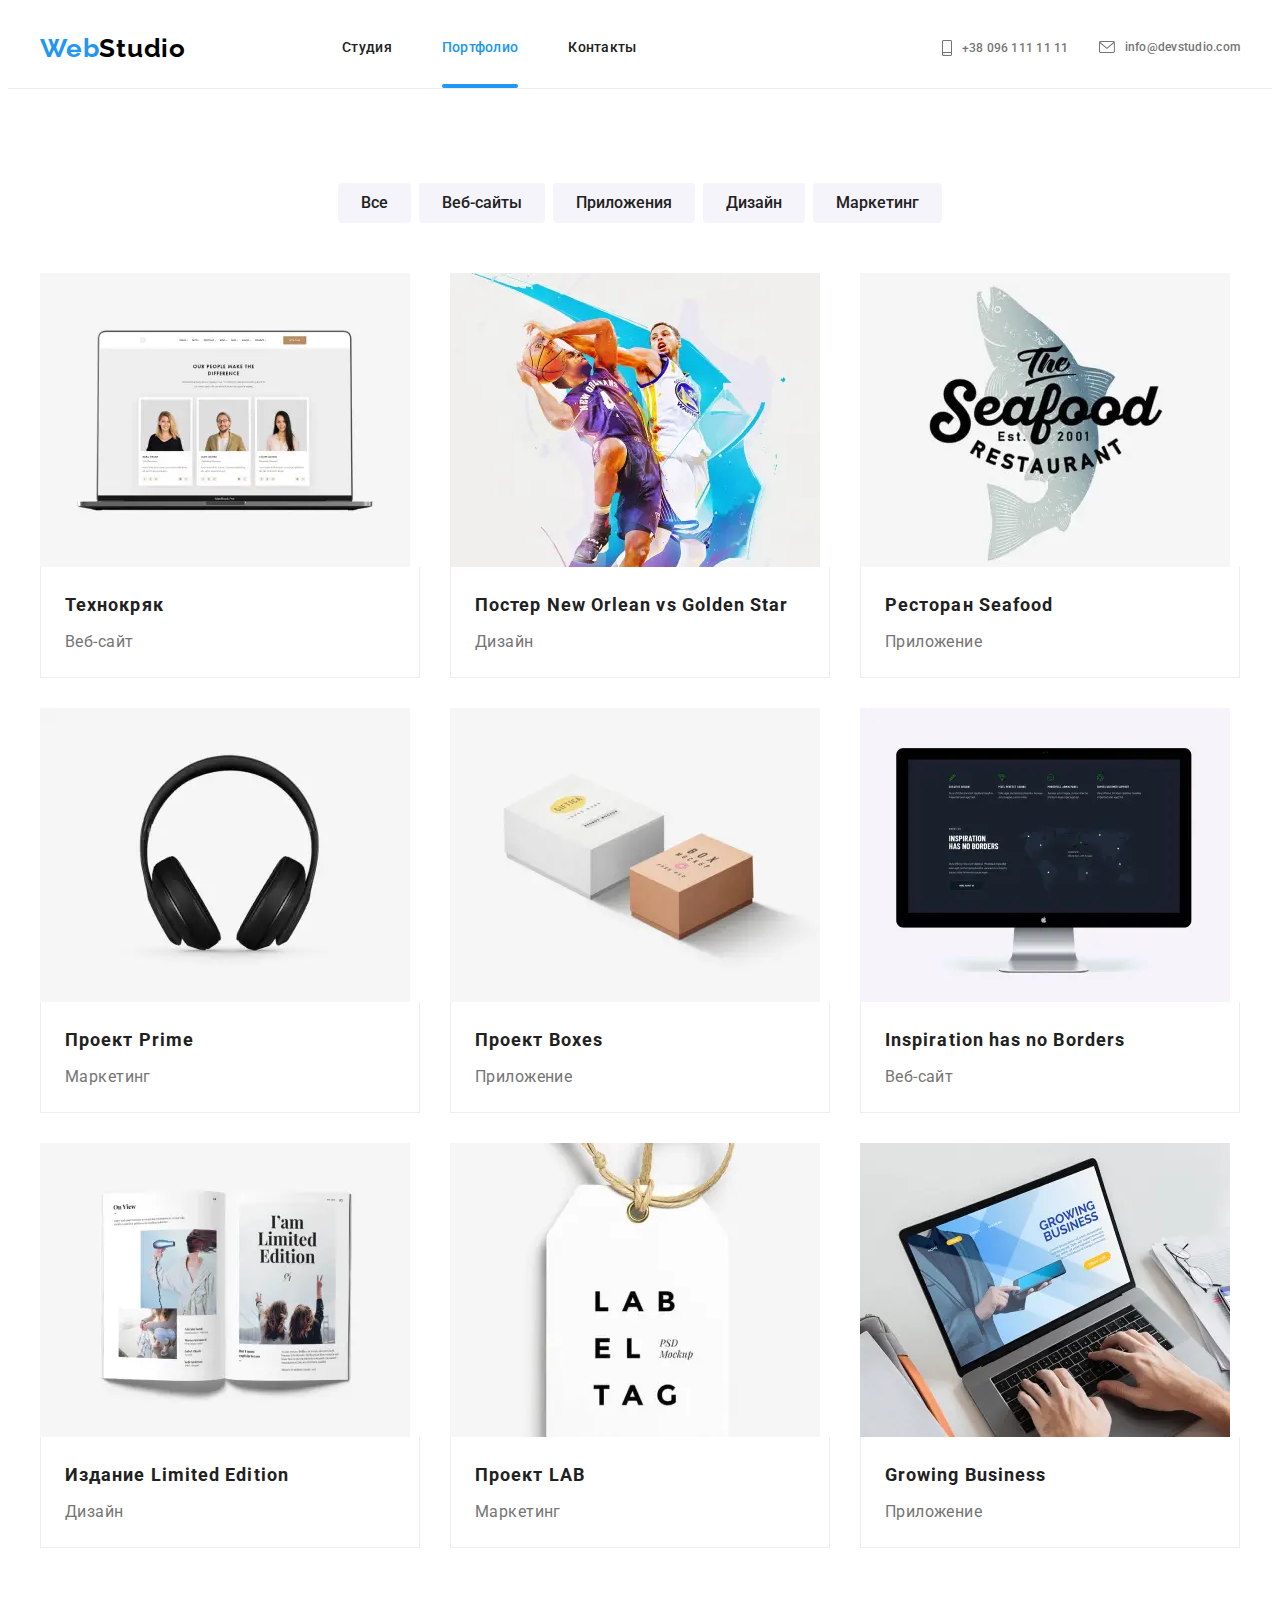
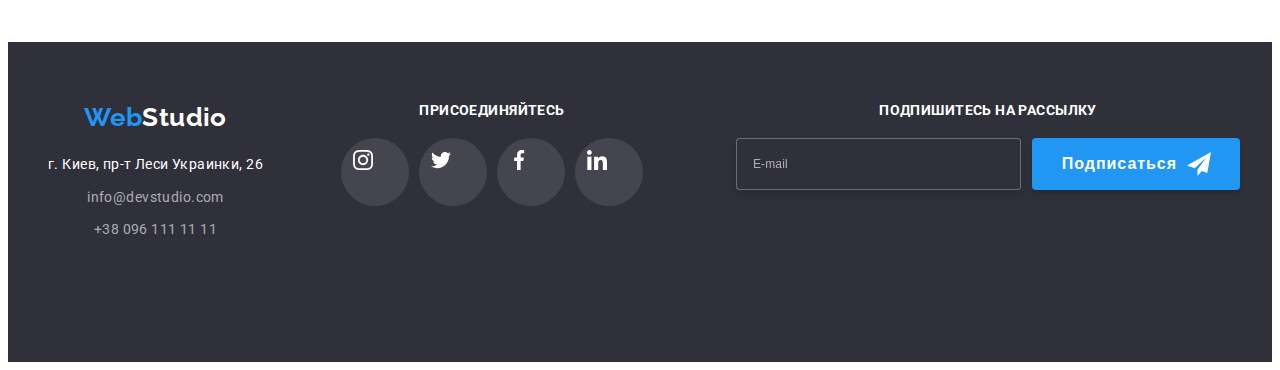
==== commit 798ff738: "правка картинок впортфолио" ====
--- a/portfolio.html
+++ b/portfolio.html
@@ -92,7 +92,34 @@
             <li class="project-item">
                 <a href="./index.html" class="project-link">
                     <div class="project-block">
-                    <img src="./img/Technokryak.jpg" alt="Технокряк" width="370">
+                        <picture>
+                            <source srcset="
+                                                img/catalog/desktop/techno.webp 1x,
+                                                img/catalog/desktop/techno@2x.webp 2x
+                                              " media="(min-width: 1200px)" type="image/webp" />
+                            <source srcset="
+                                                img/catalog/desktop/techno.jpg 1x,
+                                                img/catalog/desktop/techno@2x.jpg 2x
+                                              " media="(min-width: 1200px)" />
+                            <source srcset="
+                                                img/catalog/tablet/techno.webp 1x,
+                                                img/catalog/tablet/techno@2x.webp 2x
+                                              " media="(min-width: 768px)" type="image/webp" />
+                            <source srcset="
+                                                img/catalog/tablet/techno.jpg 1x,
+                                                img/catalog/tablet/techno@2x.jpg 2x
+                                              " media="(min-width: 768px)" />
+                            <source srcset="
+                                                img/catalog/mobile/techno.webp 1x,
+                                                img/catalog/mobile/techno@2x.webp 2x
+                                              " media="(min-width: 480px)" type="image/webp" />
+                            <source srcset="
+                                                img/catalog/mobile/techno.jpg 1x,
+                                                img/catalog/mobile/techno@2x.jpg 2x
+                                              " media="(min-width: 480px)" />
+                        
+                            <img src="img/catalog/mobile/techno.jpg" alt="Технокряк"/>
+                        </picture>
                     <p class="project-sub">Технокряк это современная площадка распространения коронавируса. Компании используют эту платформу для цифрового
                     шпионажа и атак на защищённые сервера конкурентов.</p>
                     </div>
@@ -105,7 +132,34 @@
             <li class="project-item">
                 <a href="./index.html" class="project-link">
                     <div class="project-block">
-                    <img src="./img/New-Orlean-vs-Golden-Star.jpg" alt="Постер New Orlean vs Golden Star" width="370">
+                        <picture>
+                            <source srcset="
+                                img/catalog/desktop/poster-orlean-star.webp 1x,
+                                img/catalog/desktop/poster-orlean-star@2x.webp 2x
+                                " media="(min-width: 1200px)" type="image/webp" />
+                            <source srcset="
+                                img/catalog/desktop/poster-orlean-star.jpg 1x,
+                                img/catalog/desktop/poster-orlean-star@2x.jpg 2x
+                              " media="(min-width: 1200px)" />
+                            <source srcset="
+                                img/catalog/tablet/poster-orlean-star.webp 1x,
+                                img/catalog/tablet/poster-orlean-star@2x.webp 2x
+                              " media="(min-width: 768px)" type="image/webp" />
+                            <source srcset="
+                                img/catalog/tablet/poster-orlean-star.jpg 1x,
+                                img/catalog/tablet/poster-orlean-star@2x.jpg 2x
+                              " media="(min-width: 768px)" />
+                            <source srcset="
+                                img/catalog/mobile/poster-orlean-star.webp 1x,
+                                img/catalog/mobile/poster-orlean-star@2x.webp 2x
+                              " media="(min-width: 480px)" type="image/webp" />
+                            <source srcset="
+                                img/catalog/mobile/poster-orlean-star.jpg 1x,
+                                img/catalog/mobile/poster-orlean-star@2x.jpg 2x
+                              " media="(min-width: 480px)" />
+                        
+                            <img src="img/catalog/mobile/poster-orlean-star.jpg" alt="Постер New Orlean vs Golden Star" />
+                        </picture>
                     <p class="project-sub">Технокряк это современная площадка распространения коронавируса. Компании используют эту
                         платформу для цифрового
                         шпионажа и атак на защищённые сервера конкурентов.</p>
@@ -119,7 +173,34 @@
             <li class="project-item">
                 <a href="./index.html" class="project-link">
                     <div class="project-block">
-                    <img src="./img/Seafood.jpg" alt="Ресторан Seafood" width="370">
+                        <picture>
+                            <source srcset="
+                                img/catalog/desktop/restaurant-seafood.webp 1x,
+                                img/catalog/desktop/restaurant-seafood@2x.webp 2x
+                                " media="(min-width: 1200px)" type="image/webp" />
+                            <source srcset="
+                                img/catalog/desktop/restaurant-seafood.jpg 1x,
+                                img/catalog/desktop/restaurant-seafood@2x.jpg 2x
+                                " media="(min-width: 1200px)" />
+                            <source srcset="
+                                img/catalog/tablet/restaurant-seafood.webp 1x,
+                                img/catalog/tablet/restaurant-seafood@2x.webp 2x
+                                " media="(min-width: 768px)" type="image/webp" />
+                            <source srcset="
+                                img/catalog/tablet/restaurant-seafood.jpg 1x,
+                                img/catalog/tablet/restaurant-seafood@2x.jpg 2x
+                                " media="(min-width: 768px)" />
+                            <source srcset="
+                                img/catalog/mobile/restaurant-seafood.webp 1x,
+                                img/catalog/mobile/restaurant-seafood@2x.webp 2x
+                                " media="(min-width: 480px)" type="image/webp" />
+                            <source srcset="
+                                img/catalog/mobile/restaurant-seafood.jpg 1x,
+                                img/catalog/mobile/restaurant-seafood@2x.jpg 2x
+                                " media="(min-width: 480px)" />
+                        
+                            <img src="img/catalog/mobile/restaurant-seafood.jpg" alt="Ресторан Seafood" />
+                        </picture>
                     <p class="project-sub">Технокряк это современная площадка распространения коронавируса. Компании используют эту
                         платформу для цифрового
                         шпионажа и атак на защищённые сервера конкурентов.</p>
@@ -133,7 +214,35 @@
             <li class="project-item">
                 <a href="./index.html" class="project-link">
                     <div class="project-block">
-                    <img src="./img/Prime.jpg" alt="Проект Prime" width="370">
+                        <picture>
+                            <source srcset="
+                                img/catalog/desktop/prime.webp 1x,
+                                img/catalog/desktop/prime@2x.webp 2x
+                                " media="(min-width: 1200px)" type="image/webp" />
+                            <source srcset="
+                                img/catalog/desktop/prime.jpg 1x,
+                                img/catalog/desktop/prime@2x.jpg 2x
+                                " media="(min-width: 1200px)" />
+                            <source srcset="
+                                img/catalog/tablet/prime.webp 1x,
+                                img/catalog/tablet/prime@2x.webp 2x
+                                " media="(min-width: 768px)" type="image/webp" />
+                            <source srcset="
+                                img/catalog/tablet/prime.jpg 1x,
+                                img/catalog/tablet/prime@2x.jpg 2x
+                                " media="(min-width: 768px)" />
+                            <source srcset="
+                                img/catalog/mobile/prime.webp 1x,
+                                img/catalog/mobile/prime@2x.webp 2x
+                                " media="(min-width: 480px)" type="image/webp" />
+                            <source srcset="
+                                img/catalog/mobile/prime.jpg 1x,
+                                img/catalog/mobile/prime@2x.jpg 2x
+                                " media="(min-width: 480px)" />
+                        
+                            <img src="img/catalog/mobile/prime.jpg" alt="Проект Prime"/>
+                        </picture>
+                    
                     <p class="project-sub">Технокряк это современная площадка распространения коронавируса. Компании используют эту
                         платформу для цифрового
                         шпионажа и атак на защищённые сервера конкурентов.</p>
@@ -147,7 +256,34 @@
             <li class="project-item">
                 <a href="./index.html" class="project-link">
                     <div class="project-block">
-                    <img src="./img/Boxes.jpg" alt="Проект Boxes" width="370">
+                        <picture>
+                            <source srcset="
+                                img/catalog/desktop/boxes.webp 1x,
+                                img/catalog/desktop/boxes@2x.webp 2x
+                                " media="(min-width: 1200px)" type="image/webp" />
+                            <source srcset="
+                                img/catalog/desktop/boxes.jpg 1x,
+                                img/catalog/desktop/boxes@2x.jpg 2x
+                                " media="(min-width: 1200px)" />
+                            <source srcset="
+                                img/catalog/tablet/boxes.webp 1x,
+                                img/catalog/tablet/boxes@2x.webp 2x
+                                " media="(min-width: 768px)" type="image/webp" />
+                            <source srcset="
+                                img/catalog/tablet/boxes.jpg 1x,
+                                img/catalog/tablet/boxes@2x.jpg 2x
+                                " media="(min-width: 768px)" />
+                            <source srcset="
+                                img/catalog/mobile/boxes.webp 1x,
+                                img/catalog/mobile/boxes@2x.webp 2x
+                                " media="(min-width: 480px)" type="image/webp" />
+                            <source srcset="
+                                img/catalog/mobile/boxes.jpg 1x,
+                                img/catalog/mobile/boxes@2x.jpg 2x
+                                " media="(min-width: 480px)" />
+                        
+                            <img src="img/catalog/mobile/boxes.jpg" alt="Проект Boxes"/>
+                        </picture>
                     <p class="project-sub">Технокряк это современная площадка распространения коронавируса. Компании используют эту
                         платформу для цифрового
                         шпионажа и атак на защищённые сервера конкурентов.</p>
@@ -161,7 +297,34 @@
             <li class="project-item">
                 <a href="./index.html" class="project-link">
                     <div class="project-block">
-                    <img src="./img/Inspiration-has-no-Borders.jpg" alt="Inspiration has no Borders" width="370">
+                        <picture>
+                            <source srcset="
+                                img/catalog/desktop/inspiration.webp 1x,
+                                img/catalog/desktop/inspiration@2x.webp 2x
+                                " media="(min-width: 1200px)" type="image/webp" />
+                            <source srcset="
+                                img/catalog/desktop/inspiration.jpg 1x,
+                                img/catalog/desktop/inspiration@2x.jpg 2x
+                                " media="(min-width: 1200px)" />
+                            <source srcset="
+                                img/catalog/tablet/inspiration.webp 1x,
+                                img/catalog/tablet/inspiration@2x.webp 2x
+                                " media="(min-width: 768px)" type="image/webp" />
+                            <source srcset="
+                                img/catalog/tablet/inspiration.jpg 1x,
+                                img/catalog/tablet/inspiration@2x.jpg 2x
+                                " media="(min-width: 768px)" />
+                            <source srcset="
+                                img/catalog/mobile/inspiration.webp 1x,
+                                img/catalog/mobile/inspiration@2x.webp 2x
+                                " media="(min-width: 480px)" type="image/webp" />
+                            <source srcset="
+                                img/catalog/mobile/inspiration.jpg 1x,
+                                img/catalog/mobile/inspiration@2x.jpg 2x
+                                " media="(min-width: 480px)" />
+                        
+                            <img src="img/catalog/mobile/inspiration.jpg" alt="Inspiration has no Borders" />
+                        </picture>
                     <p class="project-sub">Технокряк это современная площадка распространения коронавируса. Компании используют эту
                         платформу для цифрового
                         шпионажа и атак на защищённые сервера конкурентов.</p>
@@ -175,7 +338,34 @@
             <li class="project-item">
                 <a href="./index.html" class="project-link">
                     <div class="project-block">
-                    <img src="./img/Limited-Edition.jpg" alt="Издание Limited Edition" width="370">
+                        <picture>
+                            <source srcset="
+                                img/catalog/desktop/limited-edition.webp 1x,
+                                img/catalog/desktop/limited-edition@2x.webp 2x
+                                " media="(min-width: 1200px)" type="image/webp" />
+                            <source srcset="
+                                img/catalog/desktop/limited-edition.jpg 1x,
+                                img/catalog/desktop/limited-edition@2x.jpg 2x
+                                " media="(min-width: 1200px)" />
+                            <source srcset="
+                                img/catalog/tablet/limited-edition.webp 1x,
+                                img/catalog/tablet/limited-edition@2x.webp 2x
+                                " media="(min-width: 768px)" type="image/webp" />
+                            <source srcset="
+                                img/catalog/tablet/limited-edition.jpg 1x,
+                                img/catalog/tablet/limited-edition@2x.jpg 2x
+                                " media="(min-width: 768px)" />
+                            <source srcset="
+                                img/catalog/mobile/limited-edition.webp 1x,
+                                img/catalog/mobile/limited-edition@2x.webp 2x
+                                " media="(min-width: 480px)" type="image/webp" />
+                            <source srcset="
+                                img/catalog/mobile/limited-edition.jpg 1x,
+                                img/catalog/mobile/limited-edition@2x.jpg 2x
+                                " media="(min-width: 480px)" />
+                        
+                            <img src="img/catalog/mobile/limited-edition.jpg" alt="Издание Limited Edition" />
+                        </picture>
                     <p class="project-sub">Технокряк это современная площадка распространения коронавируса. Компании используют эту
                         платформу для цифрового
                         шпионажа и атак на защищённые сервера конкурентов.</p>
@@ -189,7 +379,34 @@
             <li class="project-item">
                 <a href="./index.html" class="project-link">
                     <div class="project-block">
-                    <img src="./img/LAB.jpg" alt="Проект LAB" width="370">
+                        <picture>
+                            <source srcset="
+                                img/catalog/desktop/lab.webp 1x,
+                                img/catalog/desktop/lab@2x.webp 2x
+                                " media="(min-width: 1200px)" type="image/webp" />
+                            <source srcset="
+                                img/catalog/desktop/lab.jpg 1x,
+                                img/catalog/desktop/lab@2x.jpg 2x
+                                " media="(min-width: 1200px)" />
+                            <source srcset="
+                                img/catalog/tablet/lab.webp 1x,
+                                img/catalog/tablet/lab@2x.webp 2x
+                                " media="(min-width: 768px)" type="image/webp" />
+                            <source srcset="
+                                img/catalog/tablet/lab.jpg 1x,
+                                img/catalog/tablet/lab@2x.jpg 2x
+                                " media="(min-width: 768px)" />
+                            <source srcset="
+                                img/catalog/mobile/lab.webp 1x,
+                                img/catalog/mobile/lab@2x.webp 2x
+                                " media="(min-width: 480px)" type="image/webp" />
+                            <source srcset="
+                                img/catalog/mobile/lab.jpg 1x,
+                                img/catalog/mobile/lab@2x.jpg 2x
+                                " media="(min-width: 480px)" />
+                        
+                            <img src="img/catalog/mobile/lab.jpg" alt="Проект LAB" />
+                        </picture>
                     <p class="project-sub">Технокряк это современная площадка распространения коронавируса. Компании используют эту
                         платформу для цифрового
                         шпионажа и атак на защищённые сервера конкурентов.</p>
@@ -203,7 +420,34 @@
             <li class="project-item">
                 <a href="./index.html" class="project-link">
                     <div class="project-block">
-                    <img src="./img/Growing-Business.jpg" alt="Growing Business" width="370">
+                        <picture>
+                            <source srcset="
+                                img/catalog/desktop/growing-business.webp 1x,
+                                img/catalog/desktop/growing-business@2x.webp 2x
+                                " media="(min-width: 1200px)" type="image/webp" />
+                            <source srcset="
+                                img/catalog/desktop/growing-business.jpg 1x,
+                                img/catalog/desktop/growing-business@2x.jpg 2x
+                                " media="(min-width: 1200px)" />
+                            <source srcset="
+                                img/catalog/tablet/growing-business.webp 1x,
+                                img/catalog/tablet/growing-business@2x.webp 2x
+                                " media="(min-width: 768px)" type="image/webp" />
+                            <source srcset="
+                                img/catalog/tablet/growing-business.jpg 1x,
+                                img/catalog/tablet/growing-business@2x.jpg 2x
+                                " media="(min-width: 768px)" />
+                            <source srcset="
+                                img/catalog/mobile/growing-business.webp 1x,
+                                img/catalog/mobile/growing-business@2x.webp 2x
+                                " media="(min-width: 480px)" type="image/webp" />
+                            <source srcset="
+                                img/catalog/mobile/growing-business.jpg 1x,
+                                img/catalog/mobile/growing-business@2x.jpg 2x
+                                " media="(min-width: 480px)" />
+                        
+                            <img src="img/catalog/mobile/growing-business.jpg" alt="Growing Business" />
+                        </picture>
                     <p class="project-sub">Технокряк это современная площадка распространения коронавируса. Компании используют эту
                         платформу для цифрового
                         шпионажа и атак на защищённые сервера конкурентов.</p>
--- a/css/main.min.css
+++ b/css/main.min.css
@@ -1,2 +1,2 @@
-body{background-color:#fff;font-family:Roboto,sans-serif;font-size:14px;font-weight:400;line-height:1.71;letter-spacing:0.03em}h1,h2,h3,h4,h5,h6,p{margin:0;padding:0}img{display:block;max-width:100%;height:auto}textarea{resize:none}.container{padding-left:15px;padding-right:15px;margin-left:auto;margin-right:auto}@media screen and (min-width: 480px){.container{width:480px}}@media screen and (min-width: 768px){.container{width:768px}}@media screen and (min-width: 1200px){.container{width:1200px}}.list{list-style:none;margin:0;padding:0}.section{padding-bottom:60px}@media screen and (min-width: 1200px){.section{padding-top:94px;padding-bottom:94px}}.section-title{color:#212121;font-weight:700;font-size:36px;line-height:1.17;text-align:center;margin-top:0;padding-bottom:50px}.header{border-bottom:1px solid #ececec;position:relative}.header-box{display:-webkit-box;display:-ms-flexbox;display:flex;-webkit-box-align:center;-ms-flex-align:center;align-items:center;-webkit-box-pack:justify;-ms-flex-pack:justify;justify-content:space-between;min-height:60px}.header-logo{display:block;color:#000000;font-family:Raleway,sans-serif;font-weight:700;font-size:24px;line-height:1.17;text-decoration:none}.header-logo .part-logo{color:#2196f3}@media (max-width: 767px){.header-logo{padding-top:16px;padding-bottom:16px}}@media (min-width: 768px){.header-logo{padding-top:26px;padding-bottom:26px;letter-spacing:0.03em}}@media (min-width: 1200px){.header-logo{padding-top:24px;padding-bottom:24px;font-size:26px;line-height:1.19}}@media screen and (max-width: 767px){.header-menu{display:none;position:absolute;top:0;left:0;width:100%;min-height:100vh;height:100%;padding-top:48px;padding-right:40px;padding-bottom:40px;padding-left:48px;background-color:white}}@media (min-width: 768px){.header-menu{display:-webkit-box;display:-ms-flexbox;display:flex}}.header-menu.is-open{display:-webkit-box;display:-ms-flexbox;display:flex;-webkit-box-orient:vertical;-webkit-box-direction:normal;-ms-flex-direction:column;flex-direction:column;-webkit-box-pack:justify;-ms-flex-pack:justify;justify-content:space-between}.header-button{display:-webkit-inline-box;display:-ms-inline-flexbox;display:inline-flex;margin:0;padding:0;width:40px;height:40px;cursor:pointer;border:none;background-color:transparent;z-index:1}.header-button .header-icon-close{display:none}.header-button.is-open .header-icon-close{display:block}.header-button.is-open .header-icon-menu{display:none}.header-button:focus,.header-button:hover{fill:#2196f3}@media (min-width: 768px){.header-button{display:none}}@media (min-width: 1200px){.header-nav{display:-webkit-box;display:-ms-flexbox;display:flex}}.header .site-nav{display:-webkit-box;display:-ms-flexbox;display:flex;-webkit-box-orient:vertical;-webkit-box-direction:normal;-ms-flex-direction:column;flex-direction:column}@media (max-width: 767px){.header .site-nav{margin-bottom:48px}}@media (min-width: 768px){.header .site-nav{display:-webkit-box;display:-ms-flexbox;display:flex;-webkit-box-orient:horizontal;-webkit-box-direction:normal;-ms-flex-direction:row;flex-direction:row;-webkit-box-pack:center;-ms-flex-pack:center;justify-content:center;margin-right:84px}}@media (min-width: 1200px){.header .site-nav{margin-right:305px}}.header .link{font-weight:500;font-size:40px;line-height:1.17;letter-spacing:0.02em;text-decoration:none;color:#212121;-webkit-transition:color 250ms cubic-bezier(0.4, 0, 0.2, 1);transition:color 250ms cubic-bezier(0.4, 0, 0.2, 1)}@media (min-width: 768px){.header .link{font-size:14px;line-height:1.14;padding-top:32px;padding-bottom:32px;position:relative;display:block;color:#212121;-webkit-transition:color 250ms cubic-bezier(0.4, 0, 0.2, 1);transition:color 250ms cubic-bezier(0.4, 0, 0.2, 1)}}@media (max-width: 767px){.header .item:not(:last-child){margin-bottom:32px}}.header .link:focus,.header .link:hover{color:#2196f3}.header .link.current{color:#2196f3}.item{position:relative}@media (max-width: 767px){.item:not(:last-child){margin-bottom:16px}}@media (min-width: 768px){.item:not(:last-child){margin-right:50px}}@media (min-width: 768px){.current:after{position:absolute;content:"";left:0;bottom:0;width:100%;height:4px;border-radius:2px;background-color:#2196f3}}.contacts-link{font-weight:500;letter-spacing:0.02em;text-decoration:none;display:inline-block;margin-bottom:64px}@media (min-width: 768px){.contacts-link{margin-bottom:0}}@media (min-width: 1200px){.contacts-link{display:-webkit-box;display:-ms-flexbox;display:flex;-webkit-box-align:center;-ms-flex-align:center;align-items:center;padding-top:32px;padding-bottom:32px;color:#757575;-webkit-transition:color 250ms cubic-bezier(0.4, 0, 0.2, 1);transition:color 250ms cubic-bezier(0.4, 0, 0.2, 1)}.contacts-link-link:hover,.contacts-link-link:focus{color:#2196f3}}@media (min-width: 1200px){.contacts .contacts-link:hover,.contacts .contacts-link:focus{color:#2196f3}}.contacts-tel{font-size:34px;line-height:1.18;color:#2196f3;margin-bottom:32px}@media (min-width: 768px){.contacts-tel{display:-webkit-box;display:-ms-flexbox;display:flex;font-size:12px;line-height:1.17;color:#757575;margin-bottom:10px}}@media (min-width: 1200px){.contacts-tel{margin-bottom:0}}.contacts-mail{font-size:24px;line-height:1.18;color:#757575}@media (min-width: 768px){.contacts-mail{display:-webkit-box;display:-ms-flexbox;display:flex;font-size:12px;line-height:1.17;color:#757575}}@media (min-width: 1200px){.contacts-mail{margin-left:30px}}@media (min-width: 768px){.contacts{display:-webkit-box;display:-ms-flexbox;display:flex}}@media screen and (min-width: 768px) and (max-width: 1199px){.contacts{-webkit-box-orient:vertical;-webkit-box-direction:normal;-ms-flex-direction:column;flex-direction:column;-webkit-box-pack:center;-ms-flex-pack:center;justify-content:center}}@media (min-width: 1200px){.contacts{margin-left:auto}}@media (min-width: 768px){.contacts-div{display:-webkit-box;display:-ms-flexbox;display:flex;-webkit-box-align:center;-ms-flex-align:center;align-items:center;-webkit-box-pack:center;-ms-flex-pack:center;justify-content:center}}@media screen and (max-width: 767px){.contacts-svg{display:none}}@media (min-width: 768px){.contacts-svg{margin-right:8px;fill:currentColor}}@media (min-width: 1200px){.contacts-svg{margin-right:10px}}.network{display:-webkit-box;display:-ms-flexbox;display:flex}.network-link{font-weight:500;font-size:18px;line-height:1.22;text-decoration:none;color:#2196f3}.network-list:not(:last-child){padding-right:10px;border-right:1px solid rgba(33,33,33,0.2)}.network-list:not(:first-child){padding-left:10px}@media (min-width: 768px){.network{display:none}}.hero{text-align:center;height:400px;background-color:#c4c4c4;padding-top:118px;background-size:cover}.hero-title,.hero-button{color:#fff}.hero-title{font-weight:900;font-size:26px;line-height:1.615;letter-spacing:0.06em;text-transform:uppercase;max-width:360px;margin-right:auto;margin-left:auto;margin-bottom:30px}.hero-button{font-weight:700;font-size:16px;line-height:1.88;letter-spacing:0.06em;display:inline-block;width:200px;background-color:#2196f3;-webkit-box-shadow:0px 4px 4px rgba(0,0,0,0.15);box-shadow:0px 4px 4px rgba(0,0,0,0.15);border-radius:4px;padding:10px 0;border:none}@media screen and (min-width: 320px) and (max-width: 767px){.hero{background-image:-webkit-gradient(linear, left top, left bottom, from(rgba(47,48,58,0.4)), to(rgba(47,48,58,0.4))),url(../../img/hero/mobile/hero.jpg);background-image:linear-gradient(rgba(47,48,58,0.4), rgba(47,48,58,0.4)),url(../../img/hero/mobile/hero.jpg)}}@media screen and (min-device-pixel-ratio: 2) and (min-width: 320px) and (max-width: 767px), screen and (-webkit-min-device-pixel-ratio: 2) and (min-width: 320px) and (max-width: 767px), screen and (min-resolution: 192dpi) and (min-width: 320px) and (max-width: 767px), screen and (min-resolution: 2dppx) and (min-width: 320px) and (max-width: 767px){.hero{background-image:-webkit-gradient(linear, left top, left bottom, from(rgba(47,48,58,0.4)), to(rgba(47,48,58,0.4))),url(../../img/hero/mobile/hero@2x.jpg);background-image:linear-gradient(rgba(47,48,58,0.4), rgba(47,48,58,0.4)),url(../../img/hero/mobile/hero@2x.jpg)}}@media screen and (min-width: 768px){.hero{background-image:-webkit-gradient(linear, left top, left bottom, from(rgba(47,48,58,0.4)), to(rgba(47,48,58,0.4))),url(../../img/hero/tablet/hero.jpg);background-image:linear-gradient(rgba(47,48,58,0.4), rgba(47,48,58,0.4)),url(../../img/hero/tablet/hero.jpg)}}@media screen and (min-device-pixel-ratio: 2) and (min-width: 768px), screen and (-webkit-min-device-pixel-ratio: 2) and (min-width: 768px), screen and (min-resolution: 192dpi) and (min-width: 768px), screen and (min-resolution: 2dppx) and (min-width: 768px){.hero{background-image:-webkit-gradient(linear, left top, left bottom, from(rgba(47,48,58,0.4)), to(rgba(47,48,58,0.4))),url(../../img/hero/tablet/hero@2x.jpg);background-image:linear-gradient(rgba(47,48,58,0.4), rgba(47,48,58,0.4)),url(../../img/hero/tablet/hero@2x.jpg)}}@media screen and (min-width: 1200px){.hero{background-image:-webkit-gradient(linear, left top, left bottom, from(rgba(47,48,58,0.4)), to(rgba(47,48,58,0.4))),url(../../img/hero/desktop/hero.jpg);background-image:linear-gradient(rgba(47,48,58,0.4), rgba(47,48,58,0.4)),url(../../img/hero/desktop/hero.jpg)}}@media screen and (min-device-pixel-ratio: 2) and (min-width: 1200px), screen and (-webkit-min-device-pixel-ratio: 2) and (min-width: 1200px), screen and (min-resolution: 192dpi) and (min-width: 1200px), screen and (min-resolution: 2dppx) and (min-width: 1200px){.hero{background-image:-webkit-gradient(linear, left top, left bottom, from(rgba(47,48,58,0.4)), to(rgba(47,48,58,0.4))),url(../../img/hero/desktop/hero@2x.jpg);background-image:linear-gradient(rgba(47,48,58,0.4), rgba(47,48,58,0.4)),url(../../img/hero/desktop/hero@2x.jpg)}}@media screen and (min-width: 1200px){.hero{height:600px;padding-top:200px}.main-title{font-size:44px;line-height:1.36;min-width:900px}}.modal{position:absolute;top:50%;left:50%;-webkit-transform:translate(-50%, -50%);transform:translate(-50%, -50%);width:528px;border-radius:4px;-webkit-box-shadow:0px 1px 3px rgba(0,0,0,0.12),0px 1px 1px rgba(0,0,0,0.14),0px 2px 1px rgba(0,0,0,0.2);box-shadow:0px 1px 3px rgba(0,0,0,0.12),0px 1px 1px rgba(0,0,0,0.14),0px 2px 1px rgba(0,0,0,0.2);border-radius:4px;background-color:#fff}.modal-backdrop{position:fixed;top:0;left:0;width:100%;height:100%;background:rgba(0,0,0,0.2)}.modal-backdrop{position:fixed;top:0;left:0;width:100%;height:100%;background:rgba(0,0,0,0.2)}.modal-backdrop.is-hidden{opacity:0;pointer-events:none}.modal-btn{position:absolute;top:8px;right:8px;width:30px;height:30px;border-radius:50%;cursor:pointer;border:1px solid rgba(0,0,0,0.1);background-color:#fff}.modal-btn-svg{display:block;margin-left:auto;margin-right:auto;fill:#000000;-webkit-transition:fill 250ms cubic-bezier(0.4, 0, 0.2, 1);transition:fill 250ms cubic-bezier(0.4, 0, 0.2, 1)}.modal-btn-svg:hover,.modal-btn-svg:focus{fill:#2196f3}.modal-form{padding-top:40px;padding-left:40px;padding-bottom:40px;padding-right:40px}.modal-title{font-weight:700;font-size:20px;line-height:1.15;text-align:center;letter-spacing:0.03em;padding-bottom:12px;color:#212121}.modal-field{display:-webkit-box;display:-ms-flexbox;display:flex;-webkit-box-orient:vertical;-webkit-box-direction:normal;-ms-flex-direction:column;flex-direction:column;margin-bottom:10px}.modal-svg{position:absolute;top:50%;left:15px;-webkit-transform:translateY(-50%);transform:translateY(-50%);display:inline-block}.modal-field input{margin:0;padding:11px 12px;padding-left:42px;border:1px solid rgba(33,33,33,0.2);-webkit-box-sizing:border-box;box-sizing:border-box;border-radius:4px;width:100%;cursor:pointer;-webkit-transition:border 250ms cubic-bezier(0.4, 0, 0.2, 1);transition:border 250ms cubic-bezier(0.4, 0, 0.2, 1)}.modal-input{display:-webkit-box;display:-ms-flexbox;display:flex;position:relative}.modal-field input:focus,.modal-field input:hover{border:1px solid #2196f3;outline:none}.modal-input:focus-within>.modal-svg{fill:#2196f3}.modal-field textarea{padding:12px 16px;margin-bottom:20px;border:1px solid rgba(33,33,33,0.2);-webkit-box-sizing:border-box;box-sizing:border-box;border-radius:4px;cursor:pointer;-webkit-transition:border 250ms cubic-bezier(0.4, 0, 0.2, 1);transition:border 250ms cubic-bezier(0.4, 0, 0.2, 1)}.modal-field textarea::-webkit-input-placeholder{font-size:12px;line-height:1.17;letter-spacing:0.01em;color:rgba(117,117,117,0.5)}.modal-field textarea:-ms-input-placeholder{font-size:12px;line-height:1.17;letter-spacing:0.01em;color:rgba(117,117,117,0.5)}.modal-field textarea::-ms-input-placeholder{font-size:12px;line-height:1.17;letter-spacing:0.01em;color:rgba(117,117,117,0.5)}.modal-field textarea::placeholder{font-size:12px;line-height:1.17;letter-spacing:0.01em;color:rgba(117,117,117,0.5)}.modal-field textarea:focus,.modal-field textarea:hover{border:1px solid #2196f3;outline:none}.modal-field label{font-size:12px;line-height:1.17;letter-spacing:0.01em;margin-bottom:4px;color:#757575}.modal-button{background-color:#2196f3;color:#fff;font-weight:700;font-size:16px;line-height:1.87;letter-spacing:0.06em;text-decoration:none;display:-webkit-box;display:-ms-flexbox;display:flex;margin-right:auto;margin-left:auto;border-radius:4px;padding:10px 55px 10px 56px;cursor:pointer;border:1px solid transparent;-webkit-box-shadow:0px 4px 4px rgba(0,0,0,0.15);box-shadow:0px 4px 4px rgba(0,0,0,0.15)}.advantages-top{padding-top:60px;padding-bottom:30px}.advantages-caption{margin-top:0;margin-bottom:0;display:none}.advantages{-webkit-box-pack:center;-ms-flex-pack:center;justify-content:center}.advantages-lists{margin:0 auto;margin-bottom:30px}.advantages-pic{height:120px;border-radius:4px;background-color:#f5f4fa;margin-bottom:30px;display:-webkit-box;display:-ms-flexbox;display:flex;-webkit-box-pack:center;-ms-flex-pack:center;justify-content:center;-webkit-box-align:center;-ms-flex-align:center;align-items:center}.advantages-subtitle{font-weight:700;letter-spacing:0.03em;font-size:inherit;text-transform:uppercase;line-height:1.142;margin-bottom:10px;text-align:center}.advantages-text{line-height:1.714;letter-spacing:0.03em;color:#757575}@media screen and (min-width: 768px) and (max-width: 1200px){.advantages{display:-webkit-box;display:-ms-flexbox;display:flex;-ms-flex-wrap:wrap;flex-wrap:wrap}.advantages-lists{width:calc((100% - 2 * 30px) / 2);margin:15px}}@media screen and (min-width: 1200px){.advantages-top{padding-top:94px}.advantages{display:-webkit-box;display:-ms-flexbox;display:flex;-ms-flex-wrap:nowrap;flex-wrap:nowrap;-webkit-box-pack:justify;-ms-flex-pack:justify;justify-content:space-between;margin:0 auto;-webkit-box-align:center;-ms-flex-align:center;align-items:center}.advantages-lists{width:270px}.advantages-subtitle{text-align:left}}.work{display:-webkit-box;display:-ms-flexbox;display:flex}.work-photo{position:relative}.work-photo:not(:last-child){margin-right:30px}.work-title{font-weight:700;font-size:14px;line-height:1.14;text-align:center;text-transform:uppercase;position:absolute;bottom:0;left:50%;-webkit-transform:translate(-50%, 0);transform:translate(-50%, 0);width:100%;padding-top:27px;padding-bottom:27px;color:#fff;background:rgba(47,48,58,0.8)}@media screen and (max-width: 1199px){.work-container{display:none}}.team{padding-top:60px;padding-bottom:60px;background-color:#f5f4fa}.team-item .team-photo{margin-bottom:30px}.team-title{color:#212121;font-weight:500;font-size:16px;line-height:1.19;margin-bottom:10px;text-align:center}.team-text{color:#757575;font-size:16px;line-height:1.19;padding-bottom:16px;text-align:center}.team-item{background-color:#fff;border-radius:0px 0px 4px 4px;-webkit-box-shadow:0px 1px 3px rgba(0,0,0,0.12),0px 1px 1px rgba(0,0,0,0.14),0px 2px 1px rgba(0,0,0,0.2);box-shadow:0px 1px 3px rgba(0,0,0,0.12),0px 1px 1px rgba(0,0,0,0.14),0px 2px 1px rgba(0,0,0,0.2)}.team-card{display:-webkit-box;display:-ms-flexbox;display:flex;margin-right:32px;margin-bottom:30px;margin-left:32px}.team-link{display:-webkit-box;display:-ms-flexbox;display:flex;-webkit-box-align:center;-ms-flex-align:center;align-items:center;-webkit-box-pack:center;-ms-flex-pack:center;justify-content:center;width:44px;height:44px;border-radius:50%;-webkit-transition:background-color 250ms cubic-bezier(0.4, 0, 0.2, 1);transition:background-color 250ms cubic-bezier(0.4, 0, 0.2, 1)}.team-link:hover,.team-link:focus{background-color:#2196f3}.team-icon:not(:last-child){margin-right:10px}.team-svg{fill:#afb1b8;-webkit-transition:fill 250ms cubic-bezier(0.4, 0, 0.2, 1);transition:fill 250ms cubic-bezier(0.4, 0, 0.2, 1)}.team-link:hover .team-svg,.team-link:focus .team-svg{fill:#fff}@media (min-width: 768px){.team{display:-webkit-box;display:-ms-flexbox;display:flex;text-align:center}}@media (min-width: 768px){.team{display:-webkit-box;display:-ms-flexbox;display:flex;-ms-flex-wrap:wrap;flex-wrap:wrap}.team-item{width:calc((100% - 2 * 30px) / 2);margin-bottom:30px}.team-item:nth-of-type(2n+1){margin-right:30px}}@media (min-width: 1200px){.team{display:-webkit-box;display:-ms-flexbox;display:flex;-ms-flex-wrap:wrap;flex-wrap:wrap}.team-item{width:calc((100% - 3 * 30px) / 4);margin-bottom:30px}.team-item:not(:last-child){margin-right:30px}}.clients{display:-webkit-box;display:-ms-flexbox;display:flex;-ms-flex-wrap:wrap;flex-wrap:wrap;margin-bottom:30px}.clients-link{display:-webkit-box;display:-ms-flexbox;display:flex;height:90px;padding:20px 45px;border-radius:4px;border:1px solid #afb1b8;margin-bottom:30px;-webkit-transition:border-color 250ms cubic-bezier(0.4, 0, 0.2, 1);transition:border-color 250ms cubic-bezier(0.4, 0, 0.2, 1)}@media (max-width: 767px){.clients-list{width:calc((100% - 30px) / 2);margin-right:30px}.clients-list:nth-child(2n){margin-right:0}}.clients-link:focus,.clients-link:hover{border-color:#2196f3;fill:#afb1b8}.clients-link:focus .clients-svg,.clients-link:hover .clients-svg{fill:#2196f3}.clients-link:focus .clients-svg,.clients-link:hover .clients-svg{fill:#2196f3}.clients-svg{fill:#afb1b8;-webkit-transition:fill 250ms cubic-bezier(0.4, 0, 0.2, 1);transition:fill 250ms cubic-bezier(0.4, 0, 0.2, 1)}@media (min-width: 768px){.clients-link{display:-webkit-box;display:-ms-flexbox;display:flex;height:90px;padding:20px 45px;border-radius:4px;border:1px solid #afb1b8;margin-bottom:30px;-webkit-transition:border-color 250ms cubic-bezier(0.4, 0, 0.2, 1);transition:border-color 250ms cubic-bezier(0.4, 0, 0.2, 1)}}@media (min-width: 768px) and (max-width: 1199px){.clients-list{width:calc((100% - 90px) / 3);margin-right:30px}.clients-list :nth-child(3n){margin-right:0}}@media (min-width: 1200px){.clients{display:-webkit-box;display:-ms-flexbox;display:flex;margin-bottom:0}.clients-list:not(:last-child){margin-right:30px}.clients-list:not(:last-child){margin-right:30px}.clients-link{display:-webkit-box;display:-ms-flexbox;display:flex;width:170px;height:90px;padding:20px 45px;border-radius:4px;border:1px solid #afb1b8;margin-bottom:0;-webkit-transition:border-color 250ms cubic-bezier(0.4, 0, 0.2, 1);transition:border-color 250ms cubic-bezier(0.4, 0, 0.2, 1)}.clients-link:focus,.clients-link:hover{border-color:#2196f3;fill:#afb1b8}.clients-link:focus .clients-svg,.clients-link:hover .clients-svg{fill:#2196f3}.clients-link:focus .clients-svg,.clients-link:hover .clients-svg{fill:#2196f3}.clients-svg{fill:#afb1b8;-webkit-transition:fill 250ms cubic-bezier(0.4, 0, 0.2, 1);transition:fill 250ms cubic-bezier(0.4, 0, 0.2, 1)}}.footer{padding-top:60px;color:#fff;background-color:#2f303a;text-align:center}.footer .footer-logo{color:#000000;font-family:Raleway,sans-serif;font-weight:700;font-size:26px;line-height:1.19;display:block;color:#fff;margin-bottom:20px;text-decoration:none}.footer .footer-logo .part-logo{color:#2196f3}.footer>a{color:#fff}.footer-info:not(:last-child){margin-bottom:9px}.footer-contacts a{color:rgba(255,255,255,0.6);text-decoration:none}.footer-address{font-style:normal;margin-bottom:9px}.footer-contacts{margin-bottom:60px}@media screen and (min-width: 1200px){.footer{padding-top:60px;padding-bottom:60px;color:#fff;background-color:#2f303a}.footer-div{display:-webkit-box;display:-ms-flexbox;display:flex}.footer-block{width:231px}}.join .join-ul{display:-webkit-box;display:-ms-flexbox;display:flex;-webkit-box-pack:center;-ms-flex-pack:center;justify-content:center;padding-bottom:60px}.join .join-list:not(:last-child){margin-right:10px}.join .join-link{display:-webkit-box;display:-ms-flexbox;display:flex;width:44px;height:44px;border-radius:50%;padding:12px;background:rgba(255,255,255,0.1);-webkit-transition:background-color 250ms cubic-bezier(0.4, 0, 0.2, 1);transition:background-color 250ms cubic-bezier(0.4, 0, 0.2, 1)}.join .join-link:focus,.join .join-link:hover{background-color:#2196f3}.join .join-svg{fill:#fff}@media screen and (min-width: 1200px){.join{margin-left:70px;margin-right:93px}.join-title{font-weight:700;font-size:14px;line-height:1.14;text-transform:uppercase;margin-bottom:20px}.join-ul{display:-webkit-box;display:-ms-flexbox;display:flex}.join-list:not(:last-child){margin-right:10px}.join-link{display:-webkit-box;display:-ms-flexbox;display:flex;width:44px;height:44px;border-radius:50%;padding:12px;background:rgba(255,255,255,0.1);-webkit-transition:background-color 250ms cubic-bezier(0.4, 0, 0.2, 1);transition:background-color 250ms cubic-bezier(0.4, 0, 0.2, 1)}.join-link:focus,.join-link:hover{background-color:#2196f3}.join-svg{fill:#fff}}.join-title{font-weight:700;font-size:14px;line-height:16px;text-align:center;letter-spacing:0.03em;text-transform:uppercase;margin-bottom:20px}.footer-form-block input{display:inline-block;width:100%;padding-top:15px;padding-bottom:15px;padding-left:16px;margin-right:11px;color:#fff;background:#2f303a;border:1px solid rgba(255,255,255,0.3);-webkit-box-sizing:border-box;box-sizing:border-box;-webkit-filter:drop-shadow(0px 4px 4px rgba(0,0,0,0.15));filter:drop-shadow(0px 4px 4px rgba(0,0,0,0.15));border-radius:4px}.footer-form-block input::-webkit-input-placeholder{font-size:12px;line-height:1.17;letter-spacing:0.01em;color:rgba(255,255,255,0.6)}.footer-form-block input:-ms-input-placeholder{font-size:12px;line-height:1.17;letter-spacing:0.01em;color:rgba(255,255,255,0.6)}.footer-form-block input::-ms-input-placeholder{font-size:12px;line-height:1.17;letter-spacing:0.01em;color:rgba(255,255,255,0.6)}.footer-form-block input::placeholder{font-size:12px;line-height:1.17;letter-spacing:0.01em;color:rgba(255,255,255,0.6)}.footer-form-button{background-color:#2196f3;color:#fff;font-weight:700;font-size:16px;line-height:1.87;letter-spacing:0.06em;text-decoration:none;display:-webkit-inline-box;display:-ms-inline-flexbox;display:inline-flex;-webkit-box-pack:center;-ms-flex-pack:center;justify-content:center;-webkit-box-align:center;-ms-flex-align:center;align-items:center;text-align:center;border-radius:4px;margin-top:20px;margin-bottom:60px;padding-top:10px;padding-right:28px;padding-bottom:10px;padding-left:29px;cursor:pointer;border:1px solid transparent;-webkit-box-shadow:0px 4px 4px rgba(0,0,0,0.15);box-shadow:0px 4px 4px rgba(0,0,0,0.15)}.footer-form-svg{width:24px;height:24px;margin-left:10px;fill:#fff}@media screen and (min-width: 768px){.footer-group{display:-webkit-box;display:-ms-flexbox;display:flex;-webkit-box-pack:justify;-ms-flex-pack:justify;justify-content:space-between}}@media screen and (min-width: 1200px){.footer-form{display:-webkit-box;display:-ms-flexbox;display:flex;-webkit-box-orient:vertical;-webkit-box-direction:normal;-ms-flex-direction:column;flex-direction:column;width:570px;height:86px}.footer-form-block{display:-webkit-box;display:-ms-flexbox;display:flex}.footer-form-block input{display:inline-block;width:100%;padding-top:15px;padding-bottom:15px;padding-left:16px;margin-right:11px;color:#fff;background:#2f303a;border:1px solid rgba(255,255,255,0.3);-webkit-box-sizing:border-box;box-sizing:border-box;-webkit-filter:drop-shadow(0px 4px 4px rgba(0,0,0,0.15));filter:drop-shadow(0px 4px 4px rgba(0,0,0,0.15));border-radius:4px}.footer-form-block input::-webkit-input-placeholder{font-size:12px;line-height:1.17;letter-spacing:0.01em;color:rgba(255,255,255,0.6)}.footer-form-block input:-ms-input-placeholder{font-size:12px;line-height:1.17;letter-spacing:0.01em;color:rgba(255,255,255,0.6)}.footer-form-block input::-ms-input-placeholder{font-size:12px;line-height:1.17;letter-spacing:0.01em;color:rgba(255,255,255,0.6)}.footer-form-block input::placeholder{font-size:12px;line-height:1.17;letter-spacing:0.01em;color:rgba(255,255,255,0.6)}.footer-form-button{background-color:#2196f3;color:#fff;font-weight:700;font-size:16px;line-height:1.87;letter-spacing:0.06em;text-decoration:none;display:-webkit-inline-box;display:-ms-inline-flexbox;display:inline-flex;-webkit-box-pack:center;-ms-flex-pack:center;justify-content:center;-webkit-box-align:center;-ms-flex-align:center;align-items:center;text-align:center;border-radius:4px;margin:0;padding-top:10px;padding-right:28px;padding-bottom:10px;padding-left:29px;cursor:pointer;border:1px solid transparent;-webkit-box-shadow:0px 4px 4px rgba(0,0,0,0.15);box-shadow:0px 4px 4px rgba(0,0,0,0.15)}.footer-form-svg{width:24px;height:24px;margin-left:10px;fill:#fff}}.portfolio{display:-webkit-box;display:-ms-flexbox;display:flex;-webkit-box-pack:center;-ms-flex-pack:center;justify-content:center;margin-bottom:50px}.portfolio-title{display:none}.portfolio-control:not(:last-child){margin-right:8px}.portfolio-button{color:#212121;background-color:#f5f4fa;font-family:inherit;font-weight:500;font-size:16px;line-height:1.62;padding-top:6px;padding-right:22px;padding-bottom:6px;padding-left:22px;border-radius:4px;border:1px solid transparent;display:inline-block;-webkit-transition:color 250ms cubic-bezier(0.4, 0, 0.2, 1),background-color 250ms cubic-bezier(0.4, 0, 0.2, 1),-webkit-box-shadow 250ms cubic-bezier(0.4, 0, 0.2, 1);transition:color 250ms cubic-bezier(0.4, 0, 0.2, 1),background-color 250ms cubic-bezier(0.4, 0, 0.2, 1),-webkit-box-shadow 250ms cubic-bezier(0.4, 0, 0.2, 1);transition:color 250ms cubic-bezier(0.4, 0, 0.2, 1),background-color 250ms cubic-bezier(0.4, 0, 0.2, 1),box-shadow 250ms cubic-bezier(0.4, 0, 0.2, 1);transition:color 250ms cubic-bezier(0.4, 0, 0.2, 1),background-color 250ms cubic-bezier(0.4, 0, 0.2, 1),box-shadow 250ms cubic-bezier(0.4, 0, 0.2, 1),-webkit-box-shadow 250ms cubic-bezier(0.4, 0, 0.2, 1)}.portfolio-button:hover,.portfolio-button:focus{color:#fff;background-color:#2196f3;-webkit-box-shadow:0px 3px 1px rgba(0,0,0,0.1),0px 1px 2px rgba(0,0,0,0.08),0px 2px 2px rgba(0,0,0,0.12);box-shadow:0px 3px 1px rgba(0,0,0,0.1),0px 1px 2px rgba(0,0,0,0.08),0px 2px 2px rgba(0,0,0,0.12)}.project{display:-webkit-box;display:-ms-flexbox;display:flex;-ms-flex-wrap:wrap;flex-wrap:wrap;margin-left:auto;margin-right:auto}.project-item{-webkit-box-sizing:border-box;box-sizing:border-box;width:calc((100% - 60px) / 3);margin-right:30px;margin-bottom:30px}.project-block{position:relative;overflow:hidden}.project-card{border-right:1px solid #eeeeee;border-bottom:1px solid #eeeeee;border-left:1px solid #eeeeee;padding-top:20px;padding-right:24px;padding-bottom:20px;padding-left:24px}.project-link{display:block;text-decoration:none}.project-link:hover,.project-link:focus{-webkit-box-shadow:0px 1px 1px rgba(0,0,0,0.12),0px 4px 4px rgba(0,0,0,0.06),1px 4px 6px rgba(0,0,0,0.16);box-shadow:0px 1px 1px rgba(0,0,0,0.12),0px 4px 4px rgba(0,0,0,0.06),1px 4px 6px rgba(0,0,0,0.16)}.project-sub{position:absolute;font-size:18px;line-height:1.56;width:100%;padding:63px 24px;left:0;top:294px;color:#fff;background:rgba(33,150,243,0.9);-webkit-transform:translateY 294px;transform:translateY 294px;-webkit-transition:-webkit-transform 250ms cubic-bezier(0.4, 0, 0.2, 1);transition:-webkit-transform 250ms cubic-bezier(0.4, 0, 0.2, 1);transition:transform 250ms cubic-bezier(0.4, 0, 0.2, 1);transition:transform 250ms cubic-bezier(0.4, 0, 0.2, 1), -webkit-transform 250ms cubic-bezier(0.4, 0, 0.2, 1)}.project-link:hover .project-sub,.project-link:focus .project-sub{-webkit-transform:translateY(-100%);transform:translateY(-100%)}.project-item:nth-child(3n){margin-right:0}.project-item:nth-last-child(-n+3){margin-bottom:0}.project-title{color:#212121;font-weight:700;font-size:18px;line-height:2;letter-spacing:0.06em;margin-bottom:4px}.project-text{color:#757575;font-size:16px;line-height:1.87}.checkbox{padding-bottom:30px}.checkbox-label{position:relative;padding-left:24px;margin-left:14px;font-weight:400;font-size:14px;line-height:1.71;letter-spacing:0.03em;color:#757575}.checkbox-label{position:relative;padding-left:24px;margin-left:14px;font-weight:400;font-size:14px;line-height:1.71;letter-spacing:0.03em;color:#757575}.checkbox-old{position:absolute;-webkit-appearance:none;-moz-appearance:none;appearance:none;clip:rect(0 0 0 0);width:1px;height:1px;margin:-1px;border:0;overflow:hidden}.checkbox-svg{position:absolute;bottom:50%;left:0;display:inline-block;width:16px;height:15px;border:2px solid #212121;border-radius:3px;cursor:pointer;-webkit-transform:translateY(50%);transform:translateY(50%);fill:#fff}.checkbox-link{text-decoration-skip-ink:none}.checkbox-old:checked+.checkbox-svg{background-color:#2196f3;background-image:url(../../img/svg/icon_check_new.svg);background-size:contain;background-origin:border-box;border-color:transparent}
+body{background-color:#fff;font-family:Roboto,sans-serif;font-size:14px;font-weight:400;line-height:1.71;letter-spacing:0.03em}h1,h2,h3,h4,h5,h6,p{margin:0;padding:0}img{display:block;max-width:100%;height:auto}textarea{resize:none}.container{padding-left:15px;padding-right:15px;margin-left:auto;margin-right:auto}@media screen and (min-width: 480px){.container{width:480px}}@media screen and (min-width: 768px){.container{width:768px}}@media screen and (min-width: 1200px){.container{width:1200px}}.list{list-style:none;margin:0;padding:0}.section{padding-bottom:60px}@media screen and (min-width: 1200px){.section{padding-top:94px;padding-bottom:94px}}.section-title{color:#212121;font-weight:700;font-size:36px;line-height:1.17;text-align:center;margin-top:0;padding-bottom:50px}.header{border-bottom:1px solid #ececec;position:relative}.header-box{display:-webkit-box;display:-ms-flexbox;display:flex;-webkit-box-align:center;-ms-flex-align:center;align-items:center;-webkit-box-pack:justify;-ms-flex-pack:justify;justify-content:space-between;min-height:60px}.header-logo{display:block;color:#000000;font-family:Raleway,sans-serif;font-weight:700;font-size:24px;line-height:1.17;text-decoration:none}.header-logo .part-logo{color:#2196f3}@media (max-width: 767px){.header-logo{padding-top:16px;padding-bottom:16px}}@media (min-width: 768px){.header-logo{padding-top:26px;padding-bottom:26px;letter-spacing:0.03em}}@media (min-width: 1200px){.header-logo{padding-top:24px;padding-bottom:24px;font-size:26px;line-height:1.19}}@media screen and (max-width: 767px){.header-menu{display:none;position:absolute;top:0;left:0;width:100%;min-height:100vh;height:100%;padding-top:48px;padding-right:40px;padding-bottom:40px;padding-left:48px;background-color:white}}@media (min-width: 768px){.header-menu{display:-webkit-box;display:-ms-flexbox;display:flex}}.header-menu.is-open{display:-webkit-box;display:-ms-flexbox;display:flex;-webkit-box-orient:vertical;-webkit-box-direction:normal;-ms-flex-direction:column;flex-direction:column;-webkit-box-pack:justify;-ms-flex-pack:justify;justify-content:space-between}.header-button{display:-webkit-inline-box;display:-ms-inline-flexbox;display:inline-flex;margin:0;padding:0;width:40px;height:40px;cursor:pointer;border:none;background-color:transparent;z-index:1}.header-button .header-icon-close{display:none}.header-button.is-open .header-icon-close{display:block}.header-button.is-open .header-icon-menu{display:none}.header-button:focus,.header-button:hover{fill:#2196f3}@media (min-width: 768px){.header-button{display:none}}@media (min-width: 1200px){.header-nav{display:-webkit-box;display:-ms-flexbox;display:flex}}.header .site-nav{display:-webkit-box;display:-ms-flexbox;display:flex;-webkit-box-orient:vertical;-webkit-box-direction:normal;-ms-flex-direction:column;flex-direction:column}@media (max-width: 767px){.header .site-nav{margin-bottom:48px}}@media (min-width: 768px){.header .site-nav{display:-webkit-box;display:-ms-flexbox;display:flex;-webkit-box-orient:horizontal;-webkit-box-direction:normal;-ms-flex-direction:row;flex-direction:row;-webkit-box-pack:center;-ms-flex-pack:center;justify-content:center;margin-right:84px}}@media (min-width: 1200px){.header .site-nav{margin-right:305px}}.header .link{font-weight:500;font-size:40px;line-height:1.17;letter-spacing:0.02em;text-decoration:none;color:#212121;-webkit-transition:color 250ms cubic-bezier(0.4, 0, 0.2, 1);transition:color 250ms cubic-bezier(0.4, 0, 0.2, 1)}@media (min-width: 768px){.header .link{font-size:14px;line-height:1.14;padding-top:32px;padding-bottom:32px;position:relative;display:block;color:#212121;-webkit-transition:color 250ms cubic-bezier(0.4, 0, 0.2, 1);transition:color 250ms cubic-bezier(0.4, 0, 0.2, 1)}}@media (max-width: 767px){.header .item:not(:last-child){margin-bottom:32px}}.header .link:focus,.header .link:hover{color:#2196f3}.header .link.current{color:#2196f3}.item{position:relative}@media (max-width: 767px){.item:not(:last-child){margin-bottom:16px}}@media (min-width: 768px){.item:not(:last-child){margin-right:50px}}@media (min-width: 768px){.current:after{position:absolute;content:"";left:0;bottom:0;width:100%;height:4px;border-radius:2px;background-color:#2196f3}}.contacts-link{font-weight:500;letter-spacing:0.02em;text-decoration:none;display:inline-block;margin-bottom:64px}@media (min-width: 768px){.contacts-link{margin-bottom:0}}@media (min-width: 1200px){.contacts-link{display:-webkit-box;display:-ms-flexbox;display:flex;-webkit-box-align:center;-ms-flex-align:center;align-items:center;padding-top:32px;padding-bottom:32px;color:#757575;-webkit-transition:color 250ms cubic-bezier(0.4, 0, 0.2, 1);transition:color 250ms cubic-bezier(0.4, 0, 0.2, 1)}.contacts-link-link:hover,.contacts-link-link:focus{color:#2196f3}}@media (min-width: 1200px){.contacts .contacts-link:hover,.contacts .contacts-link:focus{color:#2196f3}}.contacts-tel{font-size:34px;line-height:1.18;color:#2196f3;margin-bottom:32px}@media (min-width: 768px){.contacts-tel{display:-webkit-box;display:-ms-flexbox;display:flex;font-size:12px;line-height:1.17;color:#757575;margin-bottom:10px}}@media (min-width: 1200px){.contacts-tel{margin-bottom:0}}.contacts-mail{font-size:24px;line-height:1.18;color:#757575}@media (min-width: 768px){.contacts-mail{display:-webkit-box;display:-ms-flexbox;display:flex;font-size:12px;line-height:1.17;color:#757575}}@media (min-width: 1200px){.contacts-mail{margin-left:30px}}@media (min-width: 768px){.contacts{display:-webkit-box;display:-ms-flexbox;display:flex}}@media screen and (min-width: 768px) and (max-width: 1199px){.contacts{-webkit-box-orient:vertical;-webkit-box-direction:normal;-ms-flex-direction:column;flex-direction:column;-webkit-box-pack:center;-ms-flex-pack:center;justify-content:center}}@media (min-width: 1200px){.contacts{margin-left:auto}}@media (min-width: 768px){.contacts-div{display:-webkit-box;display:-ms-flexbox;display:flex;-webkit-box-align:center;-ms-flex-align:center;align-items:center;-webkit-box-pack:center;-ms-flex-pack:center;justify-content:center}}@media screen and (max-width: 767px){.contacts-svg{display:none}}@media (min-width: 768px){.contacts-svg{margin-right:8px;fill:currentColor}}@media (min-width: 1200px){.contacts-svg{margin-right:10px}}.network{display:-webkit-box;display:-ms-flexbox;display:flex}.network-link{font-weight:500;font-size:18px;line-height:1.22;text-decoration:none;color:#2196f3}.network-list:not(:last-child){padding-right:10px;border-right:1px solid rgba(33,33,33,0.2)}.network-list:not(:first-child){padding-left:10px}@media (min-width: 768px){.network{display:none}}.hero{text-align:center;height:400px;background-color:#c4c4c4;padding-top:118px;background-size:cover}.hero-title,.hero-button{color:#fff}.hero-title{font-weight:900;font-size:26px;line-height:1.615;letter-spacing:0.06em;text-transform:uppercase;max-width:360px;margin-right:auto;margin-left:auto;margin-bottom:30px}.hero-button{font-weight:700;font-size:16px;line-height:1.88;letter-spacing:0.06em;display:inline-block;width:200px;background-color:#2196f3;-webkit-box-shadow:0px 4px 4px rgba(0,0,0,0.15);box-shadow:0px 4px 4px rgba(0,0,0,0.15);border-radius:4px;padding:10px 0;border:none}@media screen and (min-width: 320px) and (max-width: 767px){.hero{background-image:-webkit-gradient(linear, left top, right top, from(rgba(47,48,58,0.4)), to(rgba(47,48,58,0.4))),url(../img/hero/mobile/hero.jpg);background-image:linear-gradient(to right, rgba(47,48,58,0.4), rgba(47,48,58,0.4)),url(../img/hero/mobile/hero.jpg)}}@media screen and (min-device-pixel-ratio: 2) and (min-width: 320px) and (max-width: 767px), screen and (-webkit-min-device-pixel-ratio: 2) and (min-width: 320px) and (max-width: 767px), screen and (min-resolution: 192dpi) and (min-width: 320px) and (max-width: 767px), screen and (min-resolution: 2dppx) and (min-width: 320px) and (max-width: 767px){.hero{background-image:-webkit-gradient(linear, left top, right top, from(rgba(47,48,58,0.4)), to(rgba(47,48,58,0.4))),url(../img/hero/mobile/hero@2x.jpg);background-image:linear-gradient(to right, rgba(47,48,58,0.4), rgba(47,48,58,0.4)),url(../img/hero/mobile/hero@2x.jpg)}}@media screen and (min-width: 768px){.hero{background-image:-webkit-gradient(linear, left top, right top, from(rgba(47,48,58,0.4)), to(rgba(47,48,58,0.4))),url(../img/hero/tablet/hero.jpg);background-image:linear-gradient(to right, rgba(47,48,58,0.4), rgba(47,48,58,0.4)),url(../img/hero/tablet/hero.jpg)}}@media screen and (min-device-pixel-ratio: 2) and (min-width: 768px), screen and (-webkit-min-device-pixel-ratio: 2) and (min-width: 768px), screen and (min-resolution: 192dpi) and (min-width: 768px), screen and (min-resolution: 2dppx) and (min-width: 768px){.hero{background-image:-webkit-gradient(linear, left top, right top, from(rgba(47,48,58,0.4)), to(rgba(47,48,58,0.4))),url(../img/hero/tablet/hero@2x.jpg);background-image:linear-gradient(to right, rgba(47,48,58,0.4), rgba(47,48,58,0.4)),url(../img/hero/tablet/hero@2x.jpg)}}@media screen and (min-width: 1200px){.hero{background-image:-webkit-gradient(linear, left top, right top, from(rgba(47,48,58,0.4)), to(rgba(47,48,58,0.4))),url(../img/hero/desktop/hero.jpg);background-image:linear-gradient(to right, rgba(47,48,58,0.4), rgba(47,48,58,0.4)),url(../img/hero/desktop/hero.jpg)}}@media screen and (min-device-pixel-ratio: 2) and (min-width: 1200px), screen and (-webkit-min-device-pixel-ratio: 2) and (min-width: 1200px), screen and (min-resolution: 192dpi) and (min-width: 1200px), screen and (min-resolution: 2dppx) and (min-width: 1200px){.hero{background-image:-webkit-gradient(linear, left top, right top, from(rgba(47,48,58,0.4)), to(rgba(47,48,58,0.4))),url(../img/hero/desktop/hero@2x.jpg);background-image:linear-gradient(to right, rgba(47,48,58,0.4), rgba(47,48,58,0.4)),url(../img/hero/desktop/hero@2x.jpg)}}@media screen and (min-width: 1200px){.hero{height:600px;padding-top:200px}.main-title{font-size:44px;line-height:1.36;min-width:900px}}.modal{position:absolute;top:50%;left:50%;-webkit-transform:translate(-50%, -50%);transform:translate(-50%, -50%);width:528px;border-radius:4px;-webkit-box-shadow:0px 1px 3px rgba(0,0,0,0.12),0px 1px 1px rgba(0,0,0,0.14),0px 2px 1px rgba(0,0,0,0.2);box-shadow:0px 1px 3px rgba(0,0,0,0.12),0px 1px 1px rgba(0,0,0,0.14),0px 2px 1px rgba(0,0,0,0.2);border-radius:4px;background-color:#fff}.modal-backdrop{position:fixed;top:0;left:0;width:100%;height:100%;background:rgba(0,0,0,0.2)}.modal-backdrop{position:fixed;top:0;left:0;width:100%;height:100%;background:rgba(0,0,0,0.2)}.modal-backdrop.is-hidden{opacity:0;pointer-events:none}.modal-btn{position:absolute;top:8px;right:8px;width:30px;height:30px;border-radius:50%;cursor:pointer;border:1px solid rgba(0,0,0,0.1);background-color:#fff}.modal-btn-svg{display:block;margin-left:auto;margin-right:auto;fill:#000000;-webkit-transition:fill 250ms cubic-bezier(0.4, 0, 0.2, 1);transition:fill 250ms cubic-bezier(0.4, 0, 0.2, 1)}.modal-btn-svg:hover,.modal-btn-svg:focus{fill:#2196f3}.modal-form{padding-top:40px;padding-left:40px;padding-bottom:40px;padding-right:40px}.modal-title{font-weight:700;font-size:20px;line-height:1.15;text-align:center;letter-spacing:0.03em;padding-bottom:12px;color:#212121}.modal-field{display:-webkit-box;display:-ms-flexbox;display:flex;-webkit-box-orient:vertical;-webkit-box-direction:normal;-ms-flex-direction:column;flex-direction:column;margin-bottom:10px}.modal-svg{position:absolute;top:50%;left:15px;-webkit-transform:translateY(-50%);transform:translateY(-50%);display:inline-block}.modal-field input{margin:0;padding:11px 12px;padding-left:42px;border:1px solid rgba(33,33,33,0.2);-webkit-box-sizing:border-box;box-sizing:border-box;border-radius:4px;width:100%;cursor:pointer;-webkit-transition:border 250ms cubic-bezier(0.4, 0, 0.2, 1);transition:border 250ms cubic-bezier(0.4, 0, 0.2, 1)}.modal-input{display:-webkit-box;display:-ms-flexbox;display:flex;position:relative}.modal-field input:focus,.modal-field input:hover{border:1px solid #2196f3;outline:none}.modal-input:focus-within>.modal-svg{fill:#2196f3}.modal-field textarea{padding:12px 16px;margin-bottom:20px;border:1px solid rgba(33,33,33,0.2);-webkit-box-sizing:border-box;box-sizing:border-box;border-radius:4px;cursor:pointer;-webkit-transition:border 250ms cubic-bezier(0.4, 0, 0.2, 1);transition:border 250ms cubic-bezier(0.4, 0, 0.2, 1)}.modal-field textarea::-webkit-input-placeholder{font-size:12px;line-height:1.17;letter-spacing:0.01em;color:rgba(117,117,117,0.5)}.modal-field textarea:-ms-input-placeholder{font-size:12px;line-height:1.17;letter-spacing:0.01em;color:rgba(117,117,117,0.5)}.modal-field textarea::-ms-input-placeholder{font-size:12px;line-height:1.17;letter-spacing:0.01em;color:rgba(117,117,117,0.5)}.modal-field textarea::placeholder{font-size:12px;line-height:1.17;letter-spacing:0.01em;color:rgba(117,117,117,0.5)}.modal-field textarea:focus,.modal-field textarea:hover{border:1px solid #2196f3;outline:none}.modal-field label{font-size:12px;line-height:1.17;letter-spacing:0.01em;margin-bottom:4px;color:#757575}.modal-button{background-color:#2196f3;color:#fff;font-weight:700;font-size:16px;line-height:1.87;letter-spacing:0.06em;text-decoration:none;display:-webkit-box;display:-ms-flexbox;display:flex;margin-right:auto;margin-left:auto;border-radius:4px;padding:10px 55px 10px 56px;cursor:pointer;border:1px solid transparent;-webkit-box-shadow:0px 4px 4px rgba(0,0,0,0.15);box-shadow:0px 4px 4px rgba(0,0,0,0.15)}.advantages-top{padding-top:60px;padding-bottom:30px}.advantages-caption{margin-top:0;margin-bottom:0;display:none}.advantages{-webkit-box-pack:center;-ms-flex-pack:center;justify-content:center}.advantages-lists{margin:0 auto;margin-bottom:30px}.advantages-pic{height:120px;border-radius:4px;background-color:#f5f4fa;margin-bottom:30px;display:-webkit-box;display:-ms-flexbox;display:flex;-webkit-box-pack:center;-ms-flex-pack:center;justify-content:center;-webkit-box-align:center;-ms-flex-align:center;align-items:center}.advantages-subtitle{font-weight:700;letter-spacing:0.03em;font-size:inherit;text-transform:uppercase;line-height:1.142;margin-bottom:10px;text-align:center}.advantages-text{line-height:1.714;letter-spacing:0.03em;color:#757575}@media screen and (min-width: 768px) and (max-width: 1200px){.advantages{display:-webkit-box;display:-ms-flexbox;display:flex;-ms-flex-wrap:wrap;flex-wrap:wrap}.advantages-lists{width:calc((100% - 2 * 30px) / 2);margin:15px}}@media screen and (min-width: 1200px){.advantages-top{padding-top:94px}.advantages{display:-webkit-box;display:-ms-flexbox;display:flex;-ms-flex-wrap:nowrap;flex-wrap:nowrap;-webkit-box-pack:justify;-ms-flex-pack:justify;justify-content:space-between;margin:0 auto;-webkit-box-align:center;-ms-flex-align:center;align-items:center}.advantages-lists{width:270px}.advantages-subtitle{text-align:left}}.work{display:-webkit-box;display:-ms-flexbox;display:flex}.work-photo{position:relative}.work-photo:not(:last-child){margin-right:30px}.work-title{font-weight:700;font-size:14px;line-height:1.14;text-align:center;text-transform:uppercase;position:absolute;bottom:0;left:50%;-webkit-transform:translate(-50%, 0);transform:translate(-50%, 0);width:100%;padding-top:27px;padding-bottom:27px;color:#fff;background:rgba(47,48,58,0.8)}@media screen and (max-width: 1199px){.work-container{display:none}}.team{padding-top:60px;padding-bottom:60px;background-color:#f5f4fa}.team-item .team-photo{margin-bottom:30px}.team-title{color:#212121;font-weight:500;font-size:16px;line-height:1.19;margin-bottom:10px;text-align:center}.team-text{color:#757575;font-size:16px;line-height:1.19;padding-bottom:16px;text-align:center}.team-item{background-color:#fff;border-radius:0px 0px 4px 4px;-webkit-box-shadow:0px 1px 3px rgba(0,0,0,0.12),0px 1px 1px rgba(0,0,0,0.14),0px 2px 1px rgba(0,0,0,0.2);box-shadow:0px 1px 3px rgba(0,0,0,0.12),0px 1px 1px rgba(0,0,0,0.14),0px 2px 1px rgba(0,0,0,0.2)}.team-card{display:-webkit-box;display:-ms-flexbox;display:flex;margin-right:32px;margin-bottom:30px;margin-left:32px}.team-link{display:-webkit-box;display:-ms-flexbox;display:flex;-webkit-box-align:center;-ms-flex-align:center;align-items:center;-webkit-box-pack:center;-ms-flex-pack:center;justify-content:center;width:44px;height:44px;border-radius:50%;-webkit-transition:background-color 250ms cubic-bezier(0.4, 0, 0.2, 1);transition:background-color 250ms cubic-bezier(0.4, 0, 0.2, 1)}.team-link:hover,.team-link:focus{background-color:#2196f3}.team-icon:not(:last-child){margin-right:10px}.team-svg{fill:#afb1b8;-webkit-transition:fill 250ms cubic-bezier(0.4, 0, 0.2, 1);transition:fill 250ms cubic-bezier(0.4, 0, 0.2, 1)}.team-link:hover .team-svg,.team-link:focus .team-svg{fill:#fff}@media (min-width: 768px){.team{display:-webkit-box;display:-ms-flexbox;display:flex;text-align:center}}@media (min-width: 768px){.team{display:-webkit-box;display:-ms-flexbox;display:flex;-ms-flex-wrap:wrap;flex-wrap:wrap}.team-item{width:calc((100% - 2 * 30px) / 2);margin-bottom:30px}.team-item:nth-of-type(2n+1){margin-right:30px}}@media (min-width: 1200px){.team{display:-webkit-box;display:-ms-flexbox;display:flex;-ms-flex-wrap:wrap;flex-wrap:wrap}.team-item{width:calc((100% - 3 * 30px) / 4);margin-bottom:30px}.team-item:not(:last-child){margin-right:30px}}.clients{display:-webkit-box;display:-ms-flexbox;display:flex;-ms-flex-wrap:wrap;flex-wrap:wrap;margin-bottom:30px}.clients-link{display:-webkit-box;display:-ms-flexbox;display:flex;height:90px;padding:20px 45px;border-radius:4px;border:1px solid #afb1b8;margin-bottom:30px;-webkit-transition:border-color 250ms cubic-bezier(0.4, 0, 0.2, 1);transition:border-color 250ms cubic-bezier(0.4, 0, 0.2, 1)}@media (max-width: 767px){.clients-list{width:calc((100% - 30px) / 2);margin-right:30px}.clients-list:nth-child(2n){margin-right:0}}.clients-link:focus,.clients-link:hover{border-color:#2196f3;fill:#afb1b8}.clients-link:focus .clients-svg,.clients-link:hover .clients-svg{fill:#2196f3}.clients-link:focus .clients-svg,.clients-link:hover .clients-svg{fill:#2196f3}.clients-svg{fill:#afb1b8;-webkit-transition:fill 250ms cubic-bezier(0.4, 0, 0.2, 1);transition:fill 250ms cubic-bezier(0.4, 0, 0.2, 1)}@media (min-width: 768px){.clients-link{display:-webkit-box;display:-ms-flexbox;display:flex;height:90px;padding:20px 45px;border-radius:4px;border:1px solid #afb1b8;margin-bottom:30px;-webkit-transition:border-color 250ms cubic-bezier(0.4, 0, 0.2, 1);transition:border-color 250ms cubic-bezier(0.4, 0, 0.2, 1)}}@media (min-width: 768px) and (max-width: 1199px){.clients-list{width:calc((100% - 90px) / 3);margin-right:30px}.clients-list :nth-child(3n){margin-right:0}}@media (min-width: 1200px){.clients{display:-webkit-box;display:-ms-flexbox;display:flex;margin-bottom:0}.clients-list:not(:last-child){margin-right:30px}.clients-list:not(:last-child){margin-right:30px}.clients-link{display:-webkit-box;display:-ms-flexbox;display:flex;width:170px;height:90px;padding:20px 45px;border-radius:4px;border:1px solid #afb1b8;margin-bottom:0;-webkit-transition:border-color 250ms cubic-bezier(0.4, 0, 0.2, 1);transition:border-color 250ms cubic-bezier(0.4, 0, 0.2, 1)}.clients-link:focus,.clients-link:hover{border-color:#2196f3;fill:#afb1b8}.clients-link:focus .clients-svg,.clients-link:hover .clients-svg{fill:#2196f3}.clients-link:focus .clients-svg,.clients-link:hover .clients-svg{fill:#2196f3}.clients-svg{fill:#afb1b8;-webkit-transition:fill 250ms cubic-bezier(0.4, 0, 0.2, 1);transition:fill 250ms cubic-bezier(0.4, 0, 0.2, 1)}}.footer{padding-top:60px;color:#fff;background-color:#2f303a;text-align:center}.footer .footer-logo{color:#000000;font-family:Raleway,sans-serif;font-weight:700;font-size:26px;line-height:1.19;display:block;color:#fff;margin-bottom:20px;text-decoration:none}.footer .footer-logo .part-logo{color:#2196f3}.footer>a{color:#fff}.footer-info:not(:last-child){margin-bottom:9px}.footer-contacts a{color:rgba(255,255,255,0.6);text-decoration:none}.footer-address{font-style:normal;margin-bottom:9px}.footer-contacts{margin-bottom:60px}@media screen and (min-width: 1200px){.footer{padding-top:60px;padding-bottom:60px;color:#fff;background-color:#2f303a}.footer-div{display:-webkit-box;display:-ms-flexbox;display:flex}.footer-block{width:231px}}.join .join-ul{display:-webkit-box;display:-ms-flexbox;display:flex;-webkit-box-pack:center;-ms-flex-pack:center;justify-content:center;padding-bottom:60px}.join .join-list:not(:last-child){margin-right:10px}.join .join-link{display:-webkit-box;display:-ms-flexbox;display:flex;width:44px;height:44px;border-radius:50%;padding:12px;background:rgba(255,255,255,0.1);-webkit-transition:background-color 250ms cubic-bezier(0.4, 0, 0.2, 1);transition:background-color 250ms cubic-bezier(0.4, 0, 0.2, 1)}.join .join-link:focus,.join .join-link:hover{background-color:#2196f3}.join .join-svg{fill:#fff}@media screen and (min-width: 1200px){.join{margin-left:70px;margin-right:93px}.join-title{font-weight:700;font-size:14px;line-height:1.14;text-transform:uppercase;margin-bottom:20px}.join-ul{display:-webkit-box;display:-ms-flexbox;display:flex}.join-list:not(:last-child){margin-right:10px}.join-link{display:-webkit-box;display:-ms-flexbox;display:flex;width:44px;height:44px;border-radius:50%;padding:12px;background:rgba(255,255,255,0.1);-webkit-transition:background-color 250ms cubic-bezier(0.4, 0, 0.2, 1);transition:background-color 250ms cubic-bezier(0.4, 0, 0.2, 1)}.join-link:focus,.join-link:hover{background-color:#2196f3}.join-svg{fill:#fff}}.join-title{font-weight:700;font-size:14px;line-height:16px;text-align:center;letter-spacing:0.03em;text-transform:uppercase;margin-bottom:20px}.footer-form-block input{display:inline-block;width:100%;padding-top:15px;padding-bottom:15px;padding-left:16px;margin-right:11px;color:#fff;background:#2f303a;border:1px solid rgba(255,255,255,0.3);-webkit-box-sizing:border-box;box-sizing:border-box;-webkit-filter:drop-shadow(0px 4px 4px rgba(0,0,0,0.15));filter:drop-shadow(0px 4px 4px rgba(0,0,0,0.15));border-radius:4px}.footer-form-block input::-webkit-input-placeholder{font-size:12px;line-height:1.17;letter-spacing:0.01em;color:rgba(255,255,255,0.6)}.footer-form-block input:-ms-input-placeholder{font-size:12px;line-height:1.17;letter-spacing:0.01em;color:rgba(255,255,255,0.6)}.footer-form-block input::-ms-input-placeholder{font-size:12px;line-height:1.17;letter-spacing:0.01em;color:rgba(255,255,255,0.6)}.footer-form-block input::placeholder{font-size:12px;line-height:1.17;letter-spacing:0.01em;color:rgba(255,255,255,0.6)}.footer-form-button{background-color:#2196f3;color:#fff;font-weight:700;font-size:16px;line-height:1.87;letter-spacing:0.06em;text-decoration:none;display:-webkit-inline-box;display:-ms-inline-flexbox;display:inline-flex;-webkit-box-pack:center;-ms-flex-pack:center;justify-content:center;-webkit-box-align:center;-ms-flex-align:center;align-items:center;text-align:center;border-radius:4px;margin-top:20px;margin-bottom:60px;padding-top:10px;padding-right:28px;padding-bottom:10px;padding-left:29px;cursor:pointer;border:1px solid transparent;-webkit-box-shadow:0px 4px 4px rgba(0,0,0,0.15);box-shadow:0px 4px 4px rgba(0,0,0,0.15)}.footer-form-svg{width:24px;height:24px;margin-left:10px;fill:#fff}@media screen and (min-width: 768px){.footer-group{display:-webkit-box;display:-ms-flexbox;display:flex;-webkit-box-pack:justify;-ms-flex-pack:justify;justify-content:space-between}}@media screen and (min-width: 1200px){.footer-form{display:-webkit-box;display:-ms-flexbox;display:flex;-webkit-box-orient:vertical;-webkit-box-direction:normal;-ms-flex-direction:column;flex-direction:column;width:570px;height:86px}.footer-form-block{display:-webkit-box;display:-ms-flexbox;display:flex}.footer-form-block input{display:inline-block;width:100%;padding-top:15px;padding-bottom:15px;padding-left:16px;margin-right:11px;color:#fff;background:#2f303a;border:1px solid rgba(255,255,255,0.3);-webkit-box-sizing:border-box;box-sizing:border-box;-webkit-filter:drop-shadow(0px 4px 4px rgba(0,0,0,0.15));filter:drop-shadow(0px 4px 4px rgba(0,0,0,0.15));border-radius:4px}.footer-form-block input::-webkit-input-placeholder{font-size:12px;line-height:1.17;letter-spacing:0.01em;color:rgba(255,255,255,0.6)}.footer-form-block input:-ms-input-placeholder{font-size:12px;line-height:1.17;letter-spacing:0.01em;color:rgba(255,255,255,0.6)}.footer-form-block input::-ms-input-placeholder{font-size:12px;line-height:1.17;letter-spacing:0.01em;color:rgba(255,255,255,0.6)}.footer-form-block input::placeholder{font-size:12px;line-height:1.17;letter-spacing:0.01em;color:rgba(255,255,255,0.6)}.footer-form-button{background-color:#2196f3;color:#fff;font-weight:700;font-size:16px;line-height:1.87;letter-spacing:0.06em;text-decoration:none;display:-webkit-inline-box;display:-ms-inline-flexbox;display:inline-flex;-webkit-box-pack:center;-ms-flex-pack:center;justify-content:center;-webkit-box-align:center;-ms-flex-align:center;align-items:center;text-align:center;border-radius:4px;margin:0;padding-top:10px;padding-right:28px;padding-bottom:10px;padding-left:29px;cursor:pointer;border:1px solid transparent;-webkit-box-shadow:0px 4px 4px rgba(0,0,0,0.15);box-shadow:0px 4px 4px rgba(0,0,0,0.15)}.footer-form-svg{width:24px;height:24px;margin-left:10px;fill:#fff}}.portfolio{display:-webkit-box;display:-ms-flexbox;display:flex;-webkit-box-pack:center;-ms-flex-pack:center;justify-content:center;margin-bottom:50px}.portfolio-title{display:none}.portfolio-control:not(:last-child){margin-right:8px}.portfolio-button{color:#212121;background-color:#f5f4fa;font-family:inherit;font-weight:500;font-size:16px;line-height:1.62;padding-top:6px;padding-right:22px;padding-bottom:6px;padding-left:22px;border-radius:4px;border:1px solid transparent;display:inline-block;-webkit-transition:color 250ms cubic-bezier(0.4, 0, 0.2, 1),background-color 250ms cubic-bezier(0.4, 0, 0.2, 1),-webkit-box-shadow 250ms cubic-bezier(0.4, 0, 0.2, 1);transition:color 250ms cubic-bezier(0.4, 0, 0.2, 1),background-color 250ms cubic-bezier(0.4, 0, 0.2, 1),-webkit-box-shadow 250ms cubic-bezier(0.4, 0, 0.2, 1);transition:color 250ms cubic-bezier(0.4, 0, 0.2, 1),background-color 250ms cubic-bezier(0.4, 0, 0.2, 1),box-shadow 250ms cubic-bezier(0.4, 0, 0.2, 1);transition:color 250ms cubic-bezier(0.4, 0, 0.2, 1),background-color 250ms cubic-bezier(0.4, 0, 0.2, 1),box-shadow 250ms cubic-bezier(0.4, 0, 0.2, 1),-webkit-box-shadow 250ms cubic-bezier(0.4, 0, 0.2, 1)}.portfolio-button:hover,.portfolio-button:focus{color:#fff;background-color:#2196f3;-webkit-box-shadow:0px 3px 1px rgba(0,0,0,0.1),0px 1px 2px rgba(0,0,0,0.08),0px 2px 2px rgba(0,0,0,0.12);box-shadow:0px 3px 1px rgba(0,0,0,0.1),0px 1px 2px rgba(0,0,0,0.08),0px 2px 2px rgba(0,0,0,0.12)}.project{display:-webkit-box;display:-ms-flexbox;display:flex;-ms-flex-wrap:wrap;flex-wrap:wrap;margin-left:auto;margin-right:auto}.project-item{-webkit-box-sizing:border-box;box-sizing:border-box;width:calc((100% - 60px) / 3);margin-right:30px;margin-bottom:30px}.project-block{position:relative;overflow:hidden}.project-card{border-right:1px solid #eeeeee;border-bottom:1px solid #eeeeee;border-left:1px solid #eeeeee;padding-top:20px;padding-right:24px;padding-bottom:20px;padding-left:24px}.project-link{display:block;text-decoration:none}.project-link:hover,.project-link:focus{-webkit-box-shadow:0px 1px 1px rgba(0,0,0,0.12),0px 4px 4px rgba(0,0,0,0.06),1px 4px 6px rgba(0,0,0,0.16);box-shadow:0px 1px 1px rgba(0,0,0,0.12),0px 4px 4px rgba(0,0,0,0.06),1px 4px 6px rgba(0,0,0,0.16)}.project-sub{position:absolute;font-size:18px;line-height:1.56;width:100%;padding:63px 24px;left:0;top:294px;color:#fff;background:rgba(33,150,243,0.9);-webkit-transform:translateY 294px;transform:translateY 294px;-webkit-transition:-webkit-transform 250ms cubic-bezier(0.4, 0, 0.2, 1);transition:-webkit-transform 250ms cubic-bezier(0.4, 0, 0.2, 1);transition:transform 250ms cubic-bezier(0.4, 0, 0.2, 1);transition:transform 250ms cubic-bezier(0.4, 0, 0.2, 1), -webkit-transform 250ms cubic-bezier(0.4, 0, 0.2, 1)}.project-link:hover .project-sub,.project-link:focus .project-sub{-webkit-transform:translateY(-100%);transform:translateY(-100%)}.project-item:nth-child(3n){margin-right:0}.project-item:nth-last-child(-n+3){margin-bottom:0}.project-title{color:#212121;font-weight:700;font-size:18px;line-height:2;letter-spacing:0.06em;margin-bottom:4px}.project-text{color:#757575;font-size:16px;line-height:1.87}.checkbox{padding-bottom:30px}.checkbox-label{position:relative;padding-left:24px;margin-left:14px;font-weight:400;font-size:14px;line-height:1.71;letter-spacing:0.03em;color:#757575}.checkbox-label{position:relative;padding-left:24px;margin-left:14px;font-weight:400;font-size:14px;line-height:1.71;letter-spacing:0.03em;color:#757575}.checkbox-old{position:absolute;-webkit-appearance:none;-moz-appearance:none;appearance:none;clip:rect(0 0 0 0);width:1px;height:1px;margin:-1px;border:0;overflow:hidden}.checkbox-svg{position:absolute;bottom:50%;left:0;display:inline-block;width:16px;height:15px;border:2px solid #212121;border-radius:3px;cursor:pointer;-webkit-transform:translateY(50%);transform:translateY(50%);fill:#fff}.checkbox-link{text-decoration-skip-ink:none}.checkbox-old:checked+.checkbox-svg{background-color:#2196f3;background-image:url(../../img/svg/icon_check_new.svg);background-size:contain;background-origin:border-box;border-color:transparent}
 /*# sourceMappingURL=main.min.css.map */